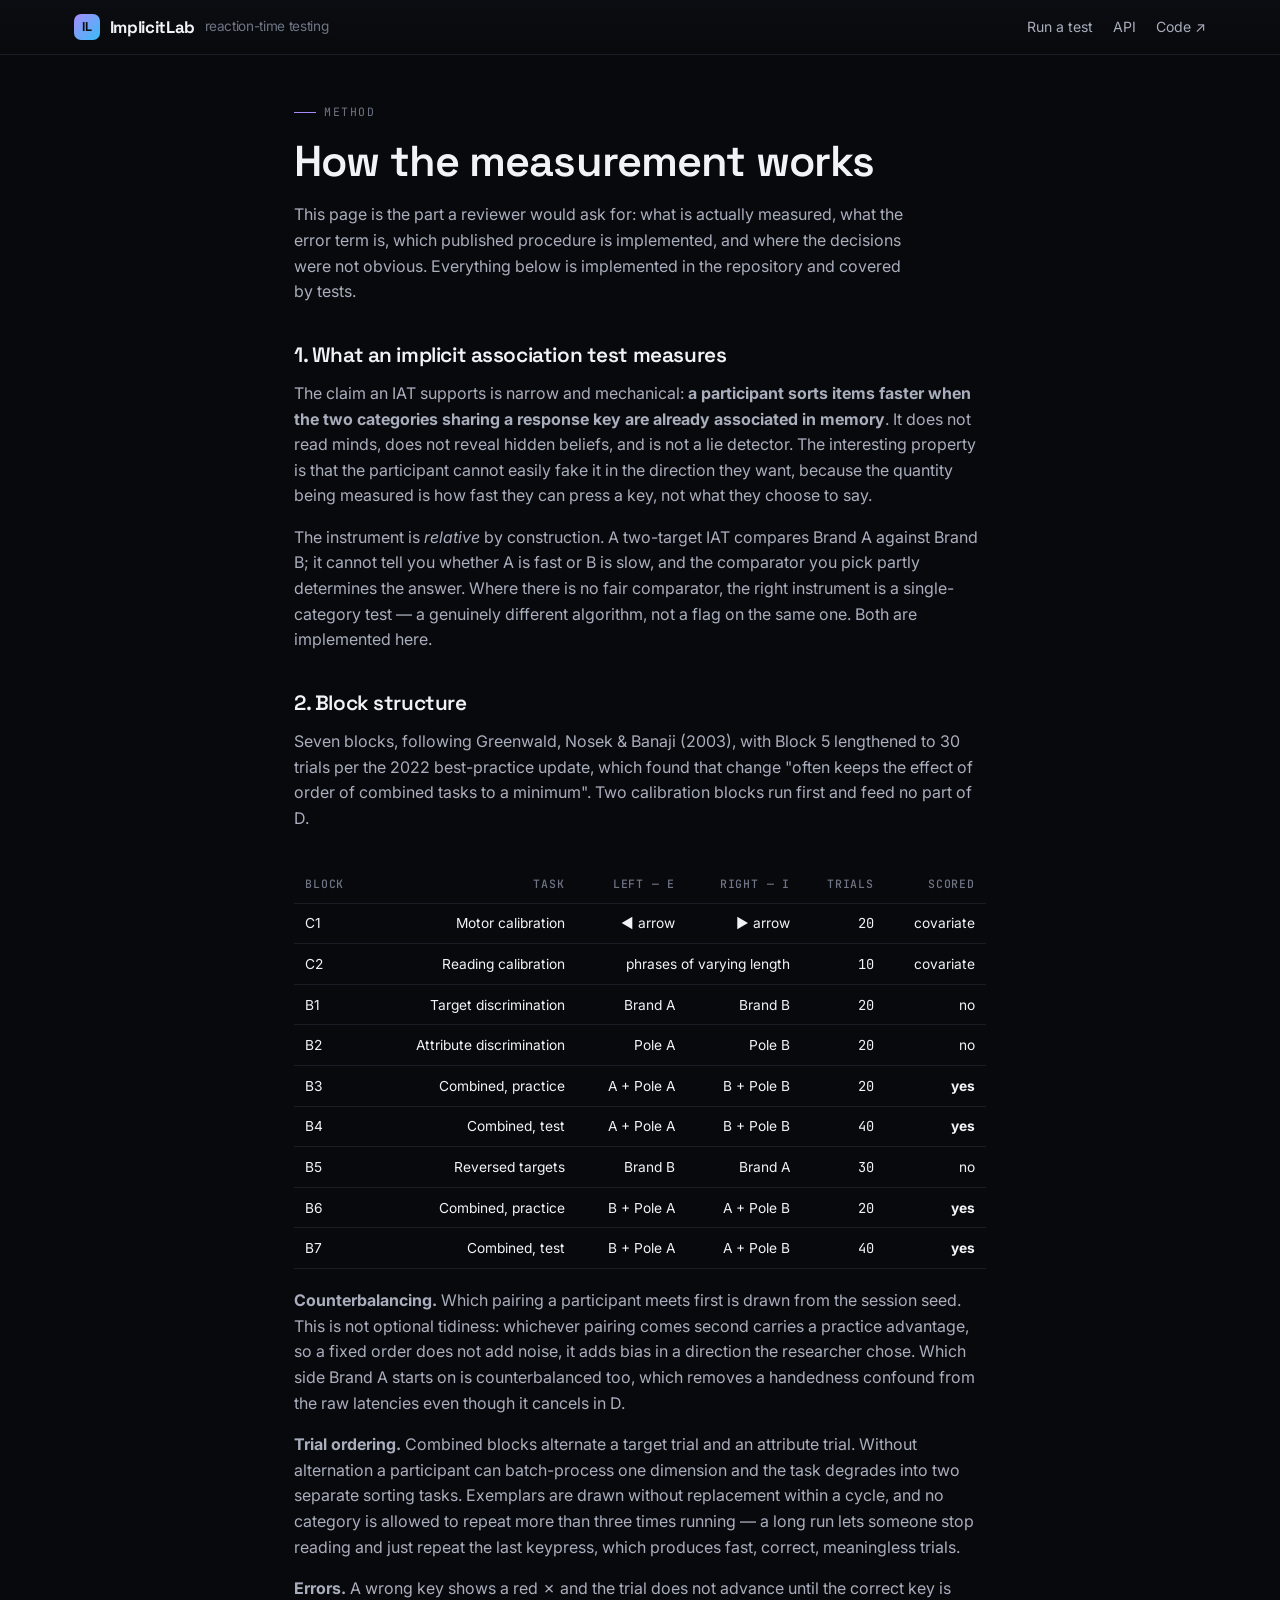
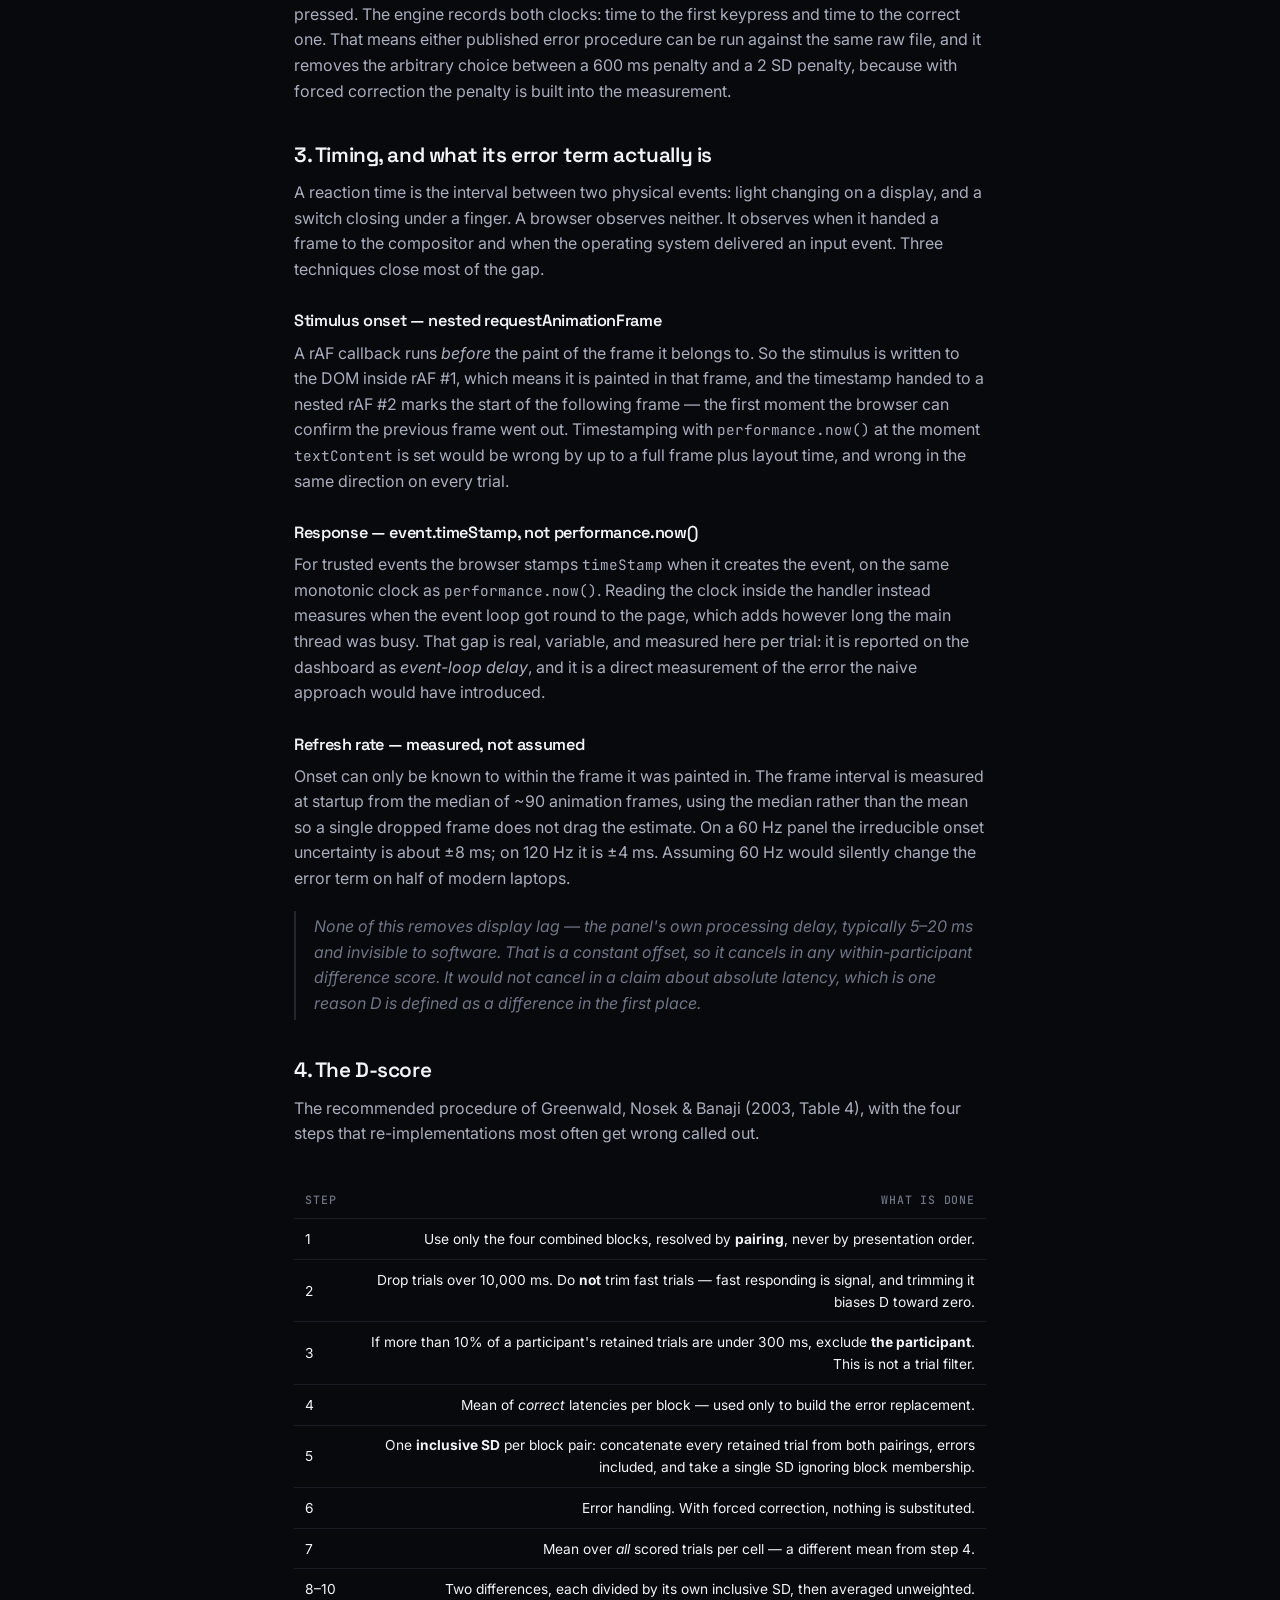
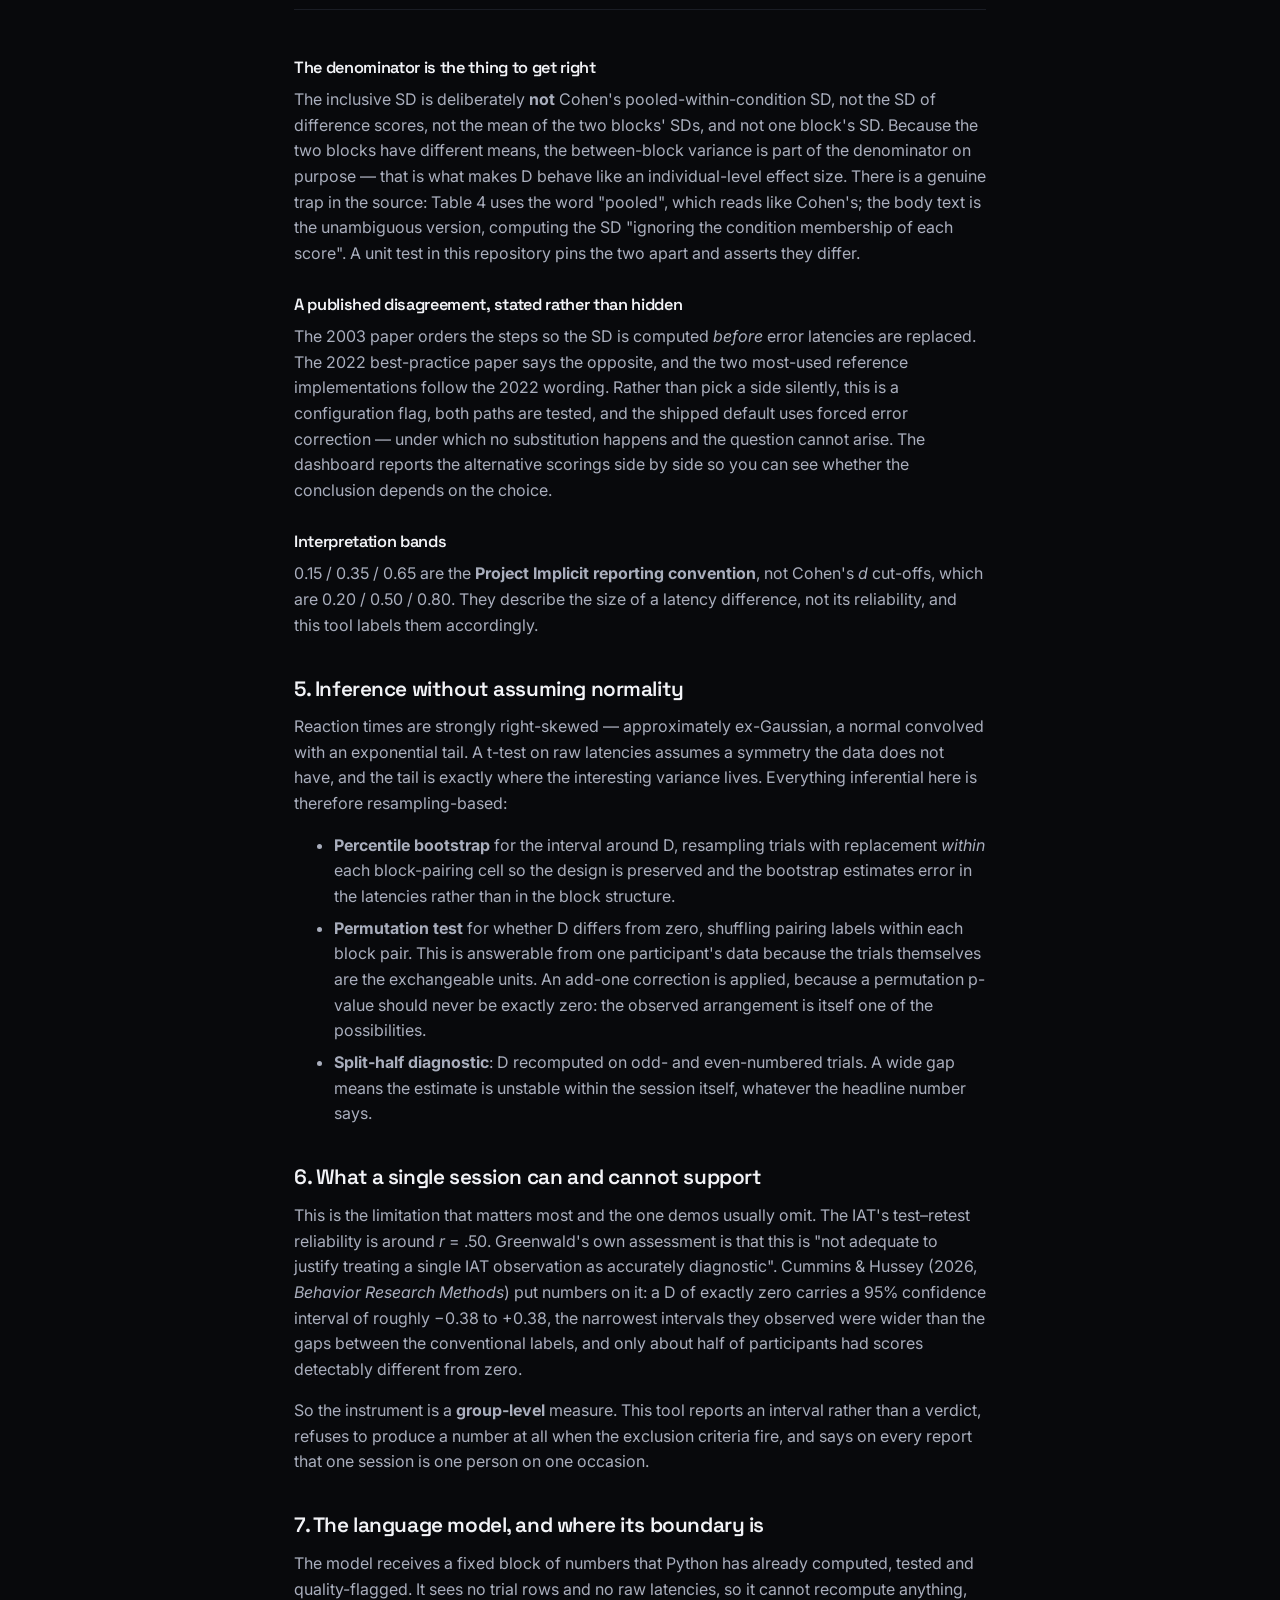
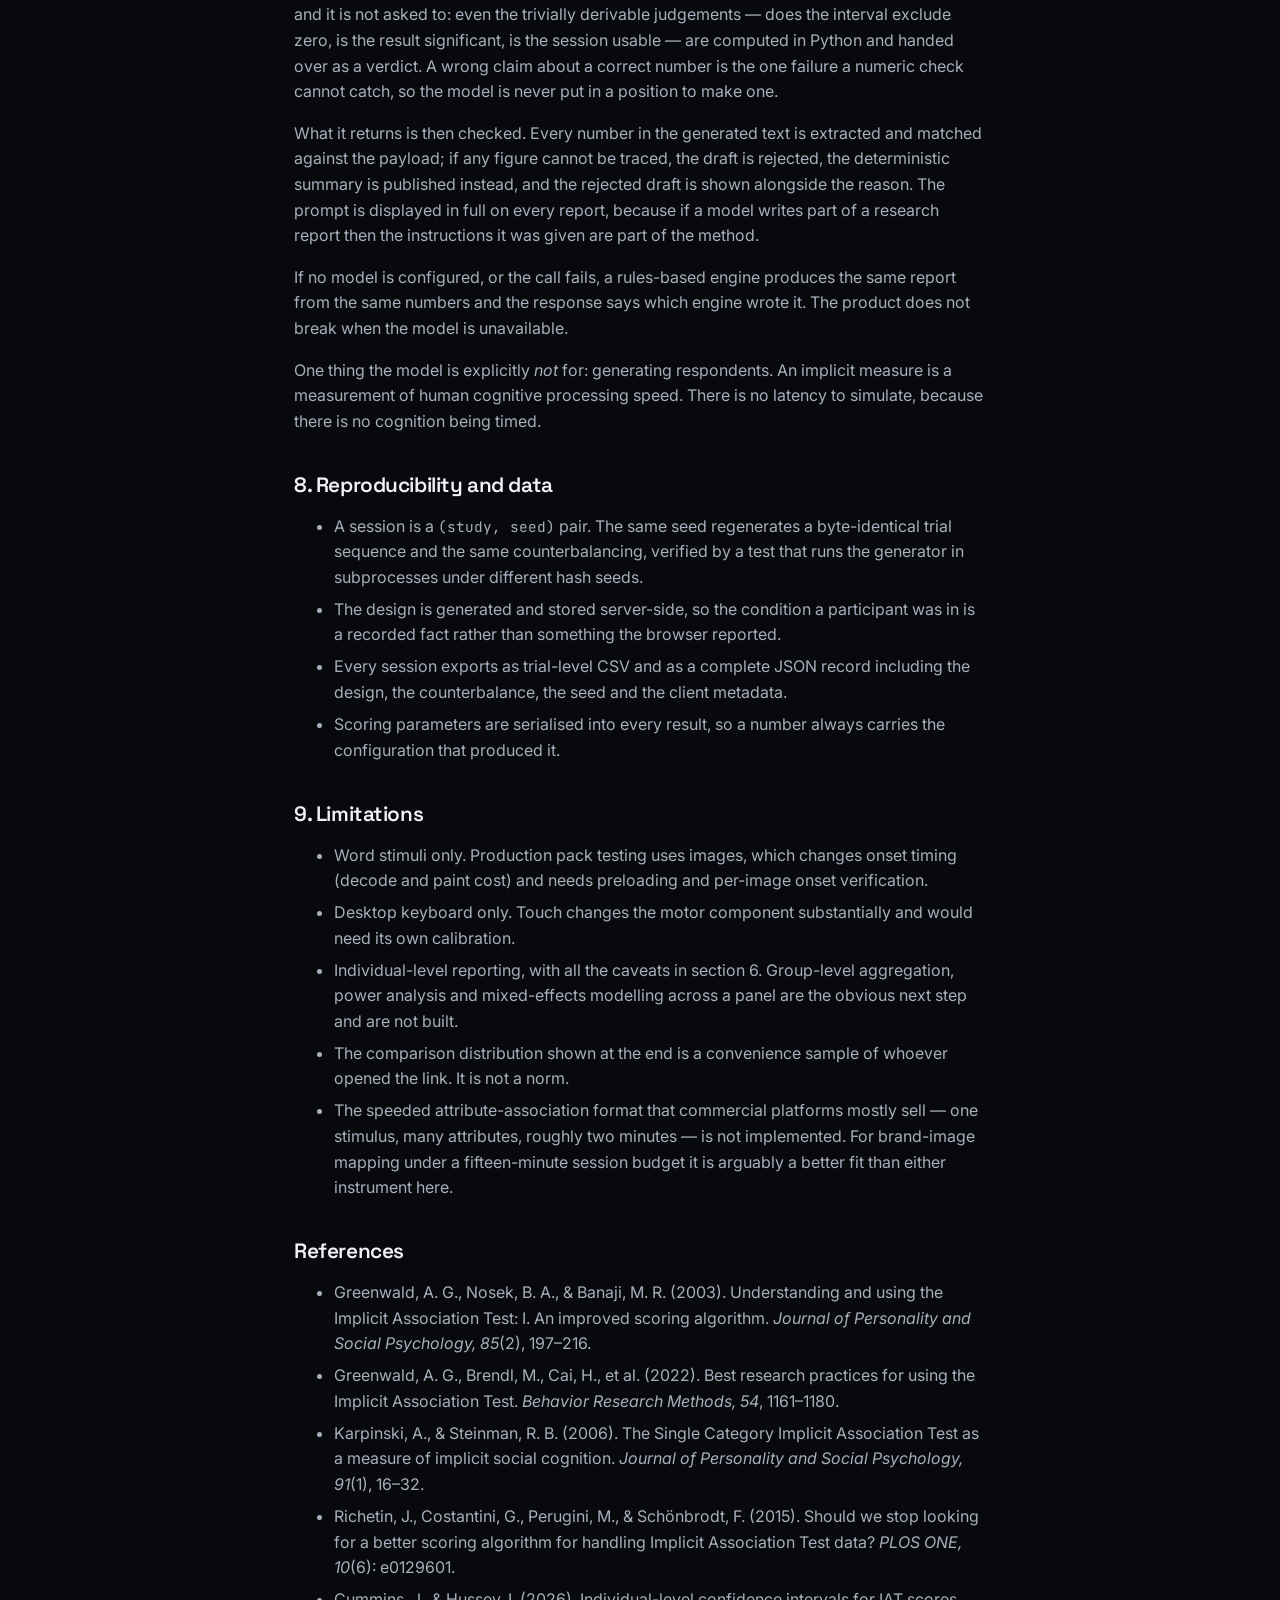
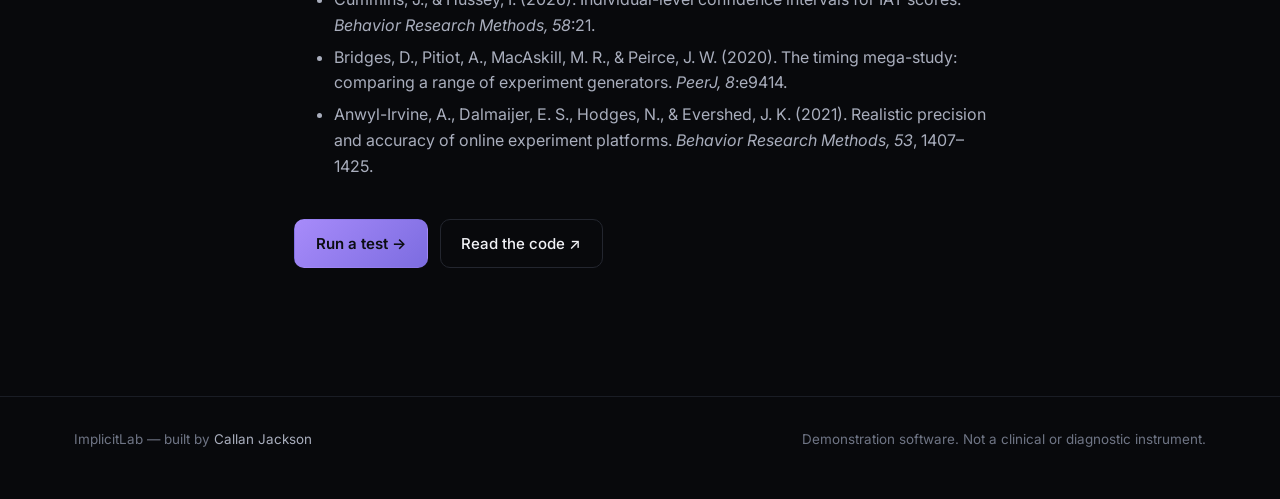
==== static/method.html @ d48fb610 "Front end: trial engine, timing layer and dashboard Stimulus onset is timestamped from a nested requ" ====
<!DOCTYPE html>
<html lang="en-GB">
<head>
<meta charset="utf-8" />
<meta name="viewport" content="width=device-width, initial-scale=1" />
<title>Method — ImplicitLab</title>
<meta name="description" content="How ImplicitLab measures response latency in a browser, computes the Greenwald (2003) D-score, applies data-quality exclusions, and keeps the language model downstream of the statistics." />
<link rel="icon" href="/static/assets/favicon.svg" type="image/svg+xml" />
<link rel="preconnect" href="https://fonts.googleapis.com" />
<link rel="preconnect" href="https://fonts.gstatic.com" crossorigin />
<link href="https://fonts.googleapis.com/css2?family=Space+Grotesk:wght@500;600;700&family=Inter:wght@400;500;600&family=JetBrains+Mono:wght@400;500&display=swap" rel="stylesheet" />
<link rel="stylesheet" href="/static/css/app.css" />
</head>
<body>

<header class="masthead">
  <div class="masthead__inner">
    <a class="brand" href="/">
      <span class="brand__mark">IL</span>
      ImplicitLab
      <span class="brand__sub">reaction-time testing</span>
    </a>
    <div class="masthead__spacer"></div>
    <nav class="masthead__links">
      <a href="/">Run a test</a>
      <a href="/api/docs">API</a>
      <a href="https://github.com/callan-jackson/implicitlab" target="_blank" rel="noopener">Code ↗</a>
    </nav>
  </div>
</header>

<main class="stage">
<div class="wrap prose">

  <span class="eyebrow">Method</span>
  <h1 class="title">How the measurement works</h1>
  <p class="lede">
    This page is the part a reviewer would ask for: what is actually measured, what
    the error term is, which published procedure is implemented, and where the
    decisions were not obvious. Everything below is implemented in the repository
    and covered by tests.
  </p>

  <h2>1. What an implicit association test measures</h2>
  <p>
    The claim an IAT supports is narrow and mechanical: <strong>a participant sorts
    items faster when the two categories sharing a response key are already
    associated in memory</strong>. It does not read minds, does not reveal hidden
    beliefs, and is not a lie detector. The interesting property is that the
    participant cannot easily fake it in the direction they want, because the
    quantity being measured is how fast they can press a key, not what they choose
    to say.
  </p>
  <p>
    The instrument is <em>relative</em> by construction. A two-target IAT compares
    Brand A against Brand B; it cannot tell you whether A is fast or B is slow, and
    the comparator you pick partly determines the answer. Where there is no fair
    comparator, the right instrument is a single-category test — a genuinely
    different algorithm, not a flag on the same one. Both are implemented here.
  </p>

  <h2>2. Block structure</h2>
  <p>
    Seven blocks, following Greenwald, Nosek &amp; Banaji (2003), with Block 5
    lengthened to 30 trials per the 2022 best-practice update, which found that
    change "often keeps the effect of order of combined tasks to a minimum". Two
    calibration blocks run first and feed no part of D.
  </p>

  <div class="scroll-x">
  <table class="data">
    <thead><tr><th>Block</th><th>Task</th><th>Left — E</th><th>Right — I</th><th>Trials</th><th>Scored</th></tr></thead>
    <tbody>
      <tr><td>C1</td><td>Motor calibration</td><td>◀ arrow</td><td>▶ arrow</td><td class="num">20</td><td>covariate</td></tr>
      <tr><td>C2</td><td>Reading calibration</td><td colspan="2">phrases of varying length</td><td class="num">10</td><td>covariate</td></tr>
      <tr><td>B1</td><td>Target discrimination</td><td>Brand A</td><td>Brand B</td><td class="num">20</td><td>no</td></tr>
      <tr><td>B2</td><td>Attribute discrimination</td><td>Pole A</td><td>Pole B</td><td class="num">20</td><td>no</td></tr>
      <tr><td>B3</td><td>Combined, practice</td><td>A + Pole A</td><td>B + Pole B</td><td class="num">20</td><td><strong>yes</strong></td></tr>
      <tr><td>B4</td><td>Combined, test</td><td>A + Pole A</td><td>B + Pole B</td><td class="num">40</td><td><strong>yes</strong></td></tr>
      <tr><td>B5</td><td>Reversed targets</td><td>Brand B</td><td>Brand A</td><td class="num">30</td><td>no</td></tr>
      <tr><td>B6</td><td>Combined, practice</td><td>B + Pole A</td><td>A + Pole B</td><td class="num">20</td><td><strong>yes</strong></td></tr>
      <tr><td>B7</td><td>Combined, test</td><td>B + Pole A</td><td>A + Pole B</td><td class="num">40</td><td><strong>yes</strong></td></tr>
    </tbody>
  </table>
  </div>

  <p>
    <strong>Counterbalancing.</strong> Which pairing a participant meets first is
    drawn from the session seed. This is not optional tidiness: whichever pairing
    comes second carries a practice advantage, so a fixed order does not add noise,
    it adds bias in a direction the researcher chose. Which side Brand A starts on
    is counterbalanced too, which removes a handedness confound from the raw
    latencies even though it cancels in D.
  </p>
  <p>
    <strong>Trial ordering.</strong> Combined blocks alternate a target trial and an
    attribute trial. Without alternation a participant can batch-process one
    dimension and the task degrades into two separate sorting tasks. Exemplars are
    drawn without replacement within a cycle, and no category is allowed to repeat
    more than three times running — a long run lets someone stop reading and just
    repeat the last keypress, which produces fast, correct, meaningless trials.
  </p>
  <p>
    <strong>Errors.</strong> A wrong key shows a red ✗ and the trial does not advance
    until the correct key is pressed. The engine records both clocks: time to the
    first keypress and time to the correct one. That means either published error
    procedure can be run against the same raw file, and it removes the arbitrary
    choice between a 600 ms penalty and a 2 SD penalty, because with forced
    correction the penalty is built into the measurement.
  </p>

  <h2>3. Timing, and what its error term actually is</h2>
  <p>
    A reaction time is the interval between two physical events: light changing on a
    display, and a switch closing under a finger. A browser observes neither. It
    observes when it handed a frame to the compositor and when the operating system
    delivered an input event. Three techniques close most of the gap.
  </p>

  <h3>Stimulus onset — nested requestAnimationFrame</h3>
  <p>
    A rAF callback runs <em>before</em> the paint of the frame it belongs to. So the
    stimulus is written to the DOM inside rAF #1, which means it is painted in that
    frame, and the timestamp handed to a nested rAF #2 marks the start of the
    following frame — the first moment the browser can confirm the previous frame
    went out. Timestamping with <code>performance.now()</code> at the moment
    <code>textContent</code> is set would be wrong by up to a full frame plus layout
    time, and wrong in the same direction on every trial.
  </p>

  <h3>Response — event.timeStamp, not performance.now()</h3>
  <p>
    For trusted events the browser stamps <code>timeStamp</code> when it creates the
    event, on the same monotonic clock as <code>performance.now()</code>. Reading the
    clock inside the handler instead measures when the event loop got round to the
    page, which adds however long the main thread was busy. That gap is real,
    variable, and measured here per trial: it is reported on the dashboard as
    <em>event-loop delay</em>, and it is a direct measurement of the error the naive
    approach would have introduced.
  </p>

  <h3>Refresh rate — measured, not assumed</h3>
  <p>
    Onset can only be known to within the frame it was painted in. The frame interval
    is measured at startup from the median of ~90 animation frames, using the median
    rather than the mean so a single dropped frame does not drag the estimate. On a
    60 Hz panel the irreducible onset uncertainty is about ±8 ms; on 120 Hz it is
    ±4 ms. Assuming 60 Hz would silently change the error term on half of modern
    laptops.
  </p>

  <blockquote>
    None of this removes display lag — the panel's own processing delay, typically
    5–20 ms and invisible to software. That is a constant offset, so it cancels in
    any within-participant difference score. It would not cancel in a claim about
    absolute latency, which is one reason D is defined as a difference in the first
    place.
  </blockquote>

  <h2>4. The D-score</h2>
  <p>
    The recommended procedure of Greenwald, Nosek &amp; Banaji (2003, Table 4), with
    the four steps that re-implementations most often get wrong called out.
  </p>

  <div class="scroll-x">
  <table class="data">
    <thead><tr><th>Step</th><th>What is done</th></tr></thead>
    <tbody>
      <tr><td>1</td><td>Use only the four combined blocks, resolved by <strong>pairing</strong>, never by presentation order.</td></tr>
      <tr><td>2</td><td>Drop trials over 10,000 ms. Do <strong>not</strong> trim fast trials — fast responding is signal, and trimming it biases D toward zero.</td></tr>
      <tr><td>3</td><td>If more than 10% of a participant's retained trials are under 300 ms, exclude <strong>the participant</strong>. This is not a trial filter.</td></tr>
      <tr><td>4</td><td>Mean of <em>correct</em> latencies per block — used only to build the error replacement.</td></tr>
      <tr><td>5</td><td>One <strong>inclusive SD</strong> per block pair: concatenate every retained trial from both pairings, errors included, and take a single SD ignoring block membership.</td></tr>
      <tr><td>6</td><td>Error handling. With forced correction, nothing is substituted.</td></tr>
      <tr><td>7</td><td>Mean over <em>all</em> scored trials per cell — a different mean from step 4.</td></tr>
      <tr><td>8–10</td><td>Two differences, each divided by its own inclusive SD, then averaged unweighted.</td></tr>
    </tbody>
  </table>
  </div>

  <h3>The denominator is the thing to get right</h3>
  <p>
    The inclusive SD is deliberately <strong>not</strong> Cohen's pooled-within-condition
    SD, not the SD of difference scores, not the mean of the two blocks' SDs, and not
    one block's SD. Because the two blocks have different means, the between-block
    variance is part of the denominator on purpose — that is what makes D behave like
    an individual-level effect size. There is a genuine trap in the source: Table 4
    uses the word "pooled", which reads like Cohen's; the body text is the
    unambiguous version, computing the SD "ignoring the condition membership of each
    score". A unit test in this repository pins the two apart and asserts they differ.
  </p>

  <h3>A published disagreement, stated rather than hidden</h3>
  <p>
    The 2003 paper orders the steps so the SD is computed <em>before</em> error
    latencies are replaced. The 2022 best-practice paper says the opposite, and the
    two most-used reference implementations follow the 2022 wording. Rather than pick
    a side silently, this is a configuration flag, both paths are tested, and the
    shipped default uses forced error correction — under which no substitution
    happens and the question cannot arise. The dashboard reports the alternative
    scorings side by side so you can see whether the conclusion depends on the choice.
  </p>

  <h3>Interpretation bands</h3>
  <p>
    0.15 / 0.35 / 0.65 are the <strong>Project Implicit reporting convention</strong>,
    not Cohen's <em>d</em> cut-offs, which are 0.20 / 0.50 / 0.80. They describe the
    size of a latency difference, not its reliability, and this tool labels them
    accordingly.
  </p>

  <h2>5. Inference without assuming normality</h2>
  <p>
    Reaction times are strongly right-skewed — approximately ex-Gaussian, a normal
    convolved with an exponential tail. A t-test on raw latencies assumes a symmetry
    the data does not have, and the tail is exactly where the interesting variance
    lives. Everything inferential here is therefore resampling-based:
  </p>
  <ul>
    <li>
      <strong>Percentile bootstrap</strong> for the interval around D, resampling
      trials with replacement <em>within</em> each block-pairing cell so the design
      is preserved and the bootstrap estimates error in the latencies rather than in
      the block structure.
    </li>
    <li>
      <strong>Permutation test</strong> for whether D differs from zero, shuffling
      pairing labels within each block pair. This is answerable from one
      participant's data because the trials themselves are the exchangeable units.
      An add-one correction is applied, because a permutation p-value should never
      be exactly zero: the observed arrangement is itself one of the possibilities.
    </li>
    <li>
      <strong>Split-half diagnostic</strong>: D recomputed on odd- and even-numbered
      trials. A wide gap means the estimate is unstable within the session itself,
      whatever the headline number says.
    </li>
  </ul>

  <h2>6. What a single session can and cannot support</h2>
  <p>
    This is the limitation that matters most and the one demos usually omit. The
    IAT's test–retest reliability is around <em>r</em> = .50. Greenwald's own
    assessment is that this is "not adequate to justify treating a single IAT
    observation as accurately diagnostic". Cummins &amp; Hussey (2026, <em>Behavior
    Research Methods</em>) put numbers on it: a D of exactly zero carries a 95%
    confidence interval of roughly −0.38 to +0.38, the narrowest intervals they
    observed were wider than the gaps between the conventional labels, and only about
    half of participants had scores detectably different from zero.
  </p>
  <p>
    So the instrument is a <strong>group-level</strong> measure. This tool reports an
    interval rather than a verdict, refuses to produce a number at all when the
    exclusion criteria fire, and says on every report that one session is one person
    on one occasion.
  </p>

  <h2>7. The language model, and where its boundary is</h2>
  <p>
    The model receives a fixed block of numbers that Python has already computed,
    tested and quality-flagged. It sees no trial rows and no raw latencies, so it
    cannot recompute anything, and it is not asked to: even the trivially derivable
    judgements — does the interval exclude zero, is the result significant, is the
    session usable — are computed in Python and handed over as a verdict. A wrong
    claim about a correct number is the one failure a numeric check cannot catch,
    so the model is never put in a position to make one.
  </p>
  <p>
    What it returns is then checked. Every number in the generated text is extracted
    and matched against the payload; if any figure cannot be traced, the draft is
    rejected, the deterministic summary is published instead, and the rejected draft
    is shown alongside the reason. The prompt is displayed in full on every report,
    because if a model writes part of a research report then the instructions it was
    given are part of the method.
  </p>
  <p>
    If no model is configured, or the call fails, a rules-based engine produces the
    same report from the same numbers and the response says which engine wrote it.
    The product does not break when the model is unavailable.
  </p>
  <p>
    One thing the model is explicitly <em>not</em> for: generating respondents. An
    implicit measure is a measurement of human cognitive processing speed. There is
    no latency to simulate, because there is no cognition being timed.
  </p>

  <h2>8. Reproducibility and data</h2>
  <ul>
    <li>A session is a <code>(study, seed)</code> pair. The same seed regenerates a
      byte-identical trial sequence and the same counterbalancing, verified by a test
      that runs the generator in subprocesses under different hash seeds.</li>
    <li>The design is generated and stored server-side, so the condition a
      participant was in is a recorded fact rather than something the browser
      reported.</li>
    <li>Every session exports as trial-level CSV and as a complete JSON record
      including the design, the counterbalance, the seed and the client metadata.</li>
    <li>Scoring parameters are serialised into every result, so a number always
      carries the configuration that produced it.</li>
  </ul>

  <h2>9. Limitations</h2>
  <ul>
    <li>Word stimuli only. Production pack testing uses images, which changes onset
      timing (decode and paint cost) and needs preloading and per-image onset
      verification.</li>
    <li>Desktop keyboard only. Touch changes the motor component substantially and
      would need its own calibration.</li>
    <li>Individual-level reporting, with all the caveats in section 6. Group-level
      aggregation, power analysis and mixed-effects modelling across a panel are the
      obvious next step and are not built.</li>
    <li>The comparison distribution shown at the end is a convenience sample of
      whoever opened the link. It is not a norm.</li>
    <li>The speeded attribute-association format that commercial platforms mostly
      sell — one stimulus, many attributes, roughly two minutes — is not implemented.
      For brand-image mapping under a fifteen-minute session budget it is arguably a
      better fit than either instrument here.</li>
  </ul>

  <h2>References</h2>
  <ul>
    <li>Greenwald, A. G., Nosek, B. A., &amp; Banaji, M. R. (2003). Understanding and
      using the Implicit Association Test: I. An improved scoring algorithm.
      <em>Journal of Personality and Social Psychology, 85</em>(2), 197–216.</li>
    <li>Greenwald, A. G., Brendl, M., Cai, H., et al. (2022). Best research practices
      for using the Implicit Association Test. <em>Behavior Research Methods, 54</em>,
      1161–1180.</li>
    <li>Karpinski, A., &amp; Steinman, R. B. (2006). The Single Category Implicit
      Association Test as a measure of implicit social cognition.
      <em>Journal of Personality and Social Psychology, 91</em>(1), 16–32.</li>
    <li>Richetin, J., Costantini, G., Perugini, M., &amp; Schönbrodt, F. (2015).
      Should we stop looking for a better scoring algorithm for handling Implicit
      Association Test data? <em>PLOS ONE, 10</em>(6): e0129601.</li>
    <li>Cummins, J., &amp; Hussey, I. (2026). Individual-level confidence intervals
      for IAT scores. <em>Behavior Research Methods, 58</em>:21.</li>
    <li>Bridges, D., Pitiot, A., MacAskill, M. R., &amp; Peirce, J. W. (2020). The
      timing mega-study: comparing a range of experiment generators.
      <em>PeerJ, 8</em>:e9414.</li>
    <li>Anwyl-Irvine, A., Dalmaijer, E. S., Hodges, N., &amp; Evershed, J. K. (2021).
      Realistic precision and accuracy of online experiment platforms.
      <em>Behavior Research Methods, 53</em>, 1407–1425.</li>
  </ul>

  <div class="btn-row" style="margin-top:2.5rem">
    <a class="btn btn--primary" href="/">Run a test →</a>
    <a class="btn btn--ghost" href="https://github.com/callan-jackson/implicitlab" target="_blank" rel="noopener">Read the code ↗</a>
  </div>

</div>
</main>

<footer class="footer">
  <div class="wrap footer__row">
    <span>ImplicitLab — built by <a href="https://callan-jackson.github.io/" target="_blank" rel="noopener">Callan Jackson</a></span>
    <span>Demonstration software. Not a clinical or diagnostic instrument.</span>
  </div>
</footer>

</body>
</html>
---- static/css/app.css ----
/* ImplicitLab — visual system
   ---------------------------------------------------------------------------
   Dark by default. That is not a style choice: a reaction-time task shows a
   stimulus against a background for a few hundred milliseconds, and a bright
   white field leaves an afterimage that carries into the next trial. Every
   published IAT implementation runs light-on-dark or grey-on-black for the same
   reason. The dashboard inherits it for continuity.

   Contrast is kept high (>= 7:1 for body text) and no information is carried by
   colour alone — every coloured state also has a label or an icon.
*/

:root {
  --bg: #08090c;
  --bg-raised: #101218;
  --bg-card: #14161e;
  --bg-inset: #0c0e13;
  --line: #23262f;
  --line-soft: #1a1d25;

  --ink: #f2f3f7;
  --ink-mid: #a9aebd;
  --ink-dim: #6f7585;

  --accent: #a78bfa;
  --accent-2: #38bdf8;
  --good: #4ade80;
  --warn: #fbbf24;
  --bad: #f87171;

  --con: #a78bfa;   /* congruent pairing */
  --inc: #fb923c;   /* incongruent pairing */

  --radius: 14px;
  --radius-sm: 9px;
  --mono: 'JetBrains Mono', ui-monospace, SFMono-Regular, Menlo, monospace;
  --sans: 'Inter', system-ui, -apple-system, 'Segoe UI', sans-serif;
  --display: 'Space Grotesk', var(--sans);
  --maxw: 1180px;
}

* { box-sizing: border-box; }

html, body {
  margin: 0;
  padding: 0;
  background: var(--bg);
  color: var(--ink);
  font-family: var(--sans);
  font-size: 16px;
  line-height: 1.6;
  -webkit-font-smoothing: antialiased;
}

body { min-height: 100vh; }

h1, h2, h3, h4 { font-family: var(--display); font-weight: 600; line-height: 1.2; margin: 0; letter-spacing: -0.02em; }
p { margin: 0 0 1rem; }
a { color: var(--accent); text-decoration: none; }
a:hover { text-decoration: underline; }
code, kbd, .mono { font-family: var(--mono); font-size: 0.9em; }

kbd {
  display: inline-flex; align-items: center; justify-content: center;
  min-width: 1.9em; padding: 0.15em 0.45em;
  background: var(--bg-raised); border: 1px solid var(--line);
  border-bottom-width: 2px; border-radius: 6px;
  font-family: var(--mono); font-size: 0.85em; color: var(--ink);
}

.wrap { max-width: var(--maxw); margin: 0 auto; padding: 0 1.5rem; }
.hidden, [hidden] { display: none !important; }

/* ---------------------------------------------------------------- header */

.masthead {
  border-bottom: 1px solid var(--line-soft);
  background: linear-gradient(180deg, #0b0d12 0%, var(--bg) 100%);
  position: sticky; top: 0; z-index: 40;
  backdrop-filter: blur(8px);
}
.masthead__inner {
  max-width: var(--maxw); margin: 0 auto; padding: 0.85rem 1.5rem;
  display: flex; align-items: center; gap: 1rem; flex-wrap: wrap;
}
.brand { display: flex; align-items: center; gap: 0.6rem; font-family: var(--display); font-weight: 700; font-size: 1.05rem; letter-spacing: -0.02em; color: var(--ink); }
.brand:hover { text-decoration: none; }
.brand__mark {
  width: 26px; height: 26px; border-radius: 7px; flex: none;
  background: linear-gradient(135deg, var(--accent), var(--accent-2));
  display: grid; place-items: center; color: #0b0d12; font-size: 0.8rem; font-weight: 700;
}
.brand__sub { color: var(--ink-dim); font-weight: 400; font-size: 0.85rem; font-family: var(--sans); }
.masthead__spacer { flex: 1; }
.masthead__links { display: flex; gap: 1.25rem; font-size: 0.88rem; }
.masthead__links a { color: var(--ink-mid); }
.masthead__links a:hover { color: var(--ink); }

/* ---------------------------------------------------------------- layout */

.stage { padding: 2.5rem 0 4rem; }
.lede { max-width: 62ch; }
.lede p { color: var(--ink-mid); }

.eyebrow {
  display: inline-flex; align-items: center; gap: 0.5rem;
  font-family: var(--mono); font-size: 0.72rem; letter-spacing: 0.14em;
  text-transform: uppercase; color: var(--ink-dim); margin-bottom: 0.9rem;
}
.eyebrow::before { content: ''; width: 22px; height: 1px; background: var(--accent); }

h1.title { font-size: clamp(1.9rem, 4vw, 2.7rem); margin-bottom: 0.9rem; }
h2.title { font-size: clamp(1.35rem, 2.6vw, 1.75rem); margin-bottom: 0.6rem; }

.grid { display: grid; gap: 1rem; }
.grid--2 { grid-template-columns: repeat(auto-fit, minmax(300px, 1fr)); }
.grid--3 { grid-template-columns: repeat(auto-fit, minmax(240px, 1fr)); }
.grid--4 { grid-template-columns: repeat(auto-fit, minmax(190px, 1fr)); }

.card {
  background: var(--bg-card); border: 1px solid var(--line);
  border-radius: var(--radius); padding: 1.35rem;
}
.card--flush { padding: 0; overflow: hidden; }
.card__head {
  display: flex; align-items: baseline; gap: 0.75rem; flex-wrap: wrap;
  margin-bottom: 0.9rem;
}
.card__head h3 { font-size: 1.02rem; }
.card__note { color: var(--ink-dim); font-size: 0.83rem; margin: 0.7rem 0 0; line-height: 1.55; }

/* ---------------------------------------------------------------- buttons */

.btn {
  display: inline-flex; align-items: center; justify-content: center; gap: 0.5rem;
  padding: 0.72rem 1.3rem; border-radius: 10px; border: 1px solid var(--line);
  background: var(--bg-raised); color: var(--ink);
  font-family: var(--sans); font-size: 0.94rem; font-weight: 500;
  cursor: pointer; transition: background .15s, border-color .15s, transform .1s;
}
.btn:hover { background: #191c25; border-color: #313543; }
.btn:active { transform: translateY(1px); }
.btn:disabled { opacity: 0.45; cursor: not-allowed; }
.btn--primary {
  background: linear-gradient(135deg, var(--accent), #7c6ce0);
  border-color: transparent; color: #0b0d12; font-weight: 600;
}
.btn--primary:hover { filter: brightness(1.08); background: linear-gradient(135deg, var(--accent), #7c6ce0); }
.btn--ghost { background: transparent; }
.btn--sm { padding: 0.45rem 0.85rem; font-size: 0.84rem; }
.btn-row { display: flex; gap: 0.75rem; flex-wrap: wrap; align-items: center; }

/* ---------------------------------------------------------------- forms */

.field { margin-bottom: 1.15rem; }
.field > label {
  display: block; font-size: 0.82rem; font-weight: 600; color: var(--ink-mid);
  margin-bottom: 0.45rem; letter-spacing: 0.01em;
}
.field__hint { font-size: 0.79rem; color: var(--ink-dim); margin-top: 0.4rem; line-height: 1.5; }

select, input[type=text], input[type=number] {
  width: 100%; padding: 0.65rem 0.8rem; border-radius: var(--radius-sm);
  background: var(--bg-inset); border: 1px solid var(--line); color: var(--ink);
  font-family: var(--sans); font-size: 0.92rem;
}
select:focus, input:focus { outline: 2px solid var(--accent); outline-offset: 1px; }

.choices { display: grid; gap: 0.6rem; }
.choice {
  display: flex; gap: 0.8rem; align-items: flex-start; padding: 0.85rem 1rem;
  border: 1px solid var(--line); border-radius: var(--radius-sm);
  background: var(--bg-inset); cursor: pointer; transition: border-color .15s, background .15s;
}
.choice:hover { border-color: #3a3f4f; }
.choice input { margin: 0.25rem 0 0; accent-color: var(--accent); flex: none; }
.choice--on { border-color: var(--accent); background: #16131f; }
.choice__body strong { display: block; font-size: 0.94rem; font-weight: 600; }
.choice__body span { display: block; font-size: 0.82rem; color: var(--ink-dim); line-height: 1.5; margin-top: 0.2rem; }

.switch { display: flex; align-items: center; gap: 0.6rem; font-size: 0.88rem; color: var(--ink-mid); cursor: pointer; }
.switch input { accent-color: var(--accent); }

/* ---------------------------------------------------------------- tags */

.tag {
  display: inline-flex; align-items: center; gap: 0.35rem;
  padding: 0.2rem 0.6rem; border-radius: 999px;
  font-family: var(--mono); font-size: 0.7rem; letter-spacing: 0.06em;
  text-transform: uppercase; border: 1px solid var(--line);
  background: var(--bg-inset); color: var(--ink-mid);
}
.tag--good { color: var(--good); border-color: #1d4030; background: #0d1a14; }
.tag--warn { color: var(--warn); border-color: #453516; background: #1a150a; }
.tag--bad  { color: var(--bad);  border-color: #4a2323; background: #1c0f0f; }
.tag--accent { color: var(--accent); border-color: #332a52; background: #14111f; }
.tag--test { color: var(--accent-2); border-color: #1d3a4a; background: #0a161c; }
.tag--practice { color: var(--ink-mid); }

/* ---------------------------------------------------------------- task */

.task {
  position: fixed; inset: 0; background: var(--bg); z-index: 100;
  display: flex; flex-direction: column;
}
.task__bar {
  height: 3px; background: var(--line-soft); flex: none;
}
.task__fill { height: 100%; width: 0; background: linear-gradient(90deg, var(--accent), var(--accent-2)); transition: width .2s; }
.task__cues {
  display: flex; justify-content: space-between; align-items: flex-start;
  padding: 1.6rem 2.2rem 0; gap: 2rem; flex: none;
}
.cue {
  display: flex; flex-direction: column; gap: 0.5rem; max-width: 40%;
  font-family: var(--display); font-size: clamp(0.95rem, 2vw, 1.35rem); font-weight: 600;
}
.cue--right { text-align: right; align-items: flex-end; }
.cue__key {
  display: inline-grid; place-items: center; width: 2.1rem; height: 2.1rem;
  border: 1.5px solid var(--line); border-radius: 8px;
  font-family: var(--mono); font-size: 0.95rem; color: var(--ink-mid); background: var(--bg-raised);
}
.cue__cat { color: var(--cue, var(--ink)); display: block; }
.cue__or { display: block; font-size: 0.7rem; letter-spacing: 0.16em; text-transform: uppercase; color: var(--ink-dim); font-family: var(--mono); font-weight: 400; margin: 0.1rem 0; }

.task__field {
  flex: 1; display: grid; place-items: center; position: relative; padding: 1rem;
}
.stimulus {
  font-family: var(--display); font-size: clamp(2rem, 6vw, 3.6rem); font-weight: 600;
  text-align: center; letter-spacing: -0.02em; line-height: 1.15; max-width: 20ch;
  user-select: none;
}
.stimulus--count { color: var(--ink-dim); font-size: clamp(2.4rem, 8vw, 4.5rem); }
.feedback {
  position: absolute; bottom: 22%; left: 50%; transform: translateX(-50%);
  font-size: 2.4rem; font-weight: 700; color: var(--bad); user-select: none;
  font-family: var(--display);
}
.feedback--slow { font-size: 1.1rem; color: var(--warn); letter-spacing: 0.02em; }
.task__foot {
  flex: none; padding: 1rem 2.2rem 1.5rem; display: flex; justify-content: space-between;
  color: var(--ink-dim); font-size: 0.78rem; font-family: var(--mono); gap: 1rem;
}

.overlay {
  position: fixed; inset: 0; background: rgba(8, 9, 12, 0.94);
  display: grid; place-items: center; z-index: 110; padding: 1.5rem;
  backdrop-filter: blur(3px);
}
.overlay__card {
  background: var(--bg-card); border: 1px solid var(--line); border-radius: var(--radius);
  padding: 2rem; max-width: 560px; width: 100%; text-align: center;
}
.overlay__head { display: flex; justify-content: center; gap: 0.75rem; align-items: center; margin-bottom: 1rem; flex-wrap: wrap; }
.overlay__block { font-family: var(--mono); font-size: 0.75rem; letter-spacing: 0.1em; text-transform: uppercase; color: var(--ink-dim); }
.overlay__text { font-size: 1.02rem; color: var(--ink); margin-bottom: 1.4rem; }
.overlay__map { display: flex; justify-content: space-between; gap: 1.5rem; margin-bottom: 1.4rem; text-align: left; }
.overlay__side { display: flex; gap: 0.7rem; align-items: flex-start; font-family: var(--display); font-weight: 600; font-size: 0.98rem; }
.overlay__side:last-child { text-align: right; flex-direction: row-reverse; }
.overlay__side em { font-style: normal; font-size: 0.68rem; letter-spacing: 0.14em; text-transform: uppercase; color: var(--ink-dim); font-family: var(--mono); font-weight: 400; display: block; }
.overlay__note { font-size: 0.83rem; color: var(--ink-dim); margin-bottom: 1.2rem; }
.overlay__hint { font-size: 0.78rem; color: var(--ink-dim); margin: 0.8rem 0 0; }

/* ---------------------------------------------------------------- results */

.verdict {
  background: linear-gradient(150deg, #16131f 0%, var(--bg-card) 60%);
  border: 1px solid #2b2540; border-radius: var(--radius); padding: 1.9rem;
}
.verdict__d {
  font-family: var(--mono); font-size: clamp(2.6rem, 8vw, 4rem); font-weight: 500;
  line-height: 1; letter-spacing: -0.03em; margin: 0.3rem 0 0.5rem;
}
.verdict__ci { font-family: var(--mono); font-size: 0.94rem; color: var(--ink-mid); }
.verdict__reading { font-size: 1.02rem; color: var(--ink); margin: 1rem 0 0; max-width: 62ch; }
.verdict__caveat {
  margin-top: 1.2rem; padding-top: 1.1rem; border-top: 1px solid var(--line);
  font-size: 0.85rem; color: var(--ink-dim); line-height: 1.6; max-width: 72ch;
}

.scale { margin: 1.4rem 0 0.4rem; }
.scale__track {
  position: relative; height: 42px; border-radius: 8px; overflow: hidden;
  background: linear-gradient(90deg, #2a1b1b 0%, #1a1c22 42%, #1a1c22 58%, #1b2436 100%);
  border: 1px solid var(--line);
}
.scale__zero { position: absolute; top: 0; bottom: 0; left: 50%; width: 1px; background: #454a5c; }
.scale__band { position: absolute; top: 0; bottom: 0; background: rgba(167,139,250,.12); }
.scale__marker {
  position: absolute; top: 4px; bottom: 4px; width: 3px; border-radius: 2px;
  background: var(--accent); box-shadow: 0 0 12px rgba(167,139,250,.7);
  transition: left .5s cubic-bezier(.2,.8,.2,1);
}
.scale__ci {
  position: absolute; top: 15px; height: 12px; border-radius: 6px;
  background: rgba(167,139,250,.28); border: 1px solid rgba(167,139,250,.5);
  transition: left .5s, width .5s;
}
.scale__ticks { display: flex; justify-content: space-between; font-family: var(--mono); font-size: 0.7rem; color: var(--ink-dim); margin-top: 0.4rem; }

.stat { background: var(--bg-inset); border: 1px solid var(--line-soft); border-radius: var(--radius-sm); padding: 0.95rem 1.05rem; }
.stat__label { font-size: 0.72rem; letter-spacing: 0.08em; text-transform: uppercase; color: var(--ink-dim); font-family: var(--mono); }
.stat__value { font-family: var(--mono); font-size: 1.35rem; margin-top: 0.3rem; letter-spacing: -0.01em; }
.stat__sub { font-size: 0.78rem; color: var(--ink-dim); margin-top: 0.2rem; }

.chart-box { position: relative; height: 280px; }
.chart-box--tall { height: 330px; }
.chart-box--short { height: 200px; }

table.data { width: 100%; border-collapse: collapse; font-size: 0.86rem; }
table.data th, table.data td { padding: 0.55rem 0.7rem; text-align: right; border-bottom: 1px solid var(--line-soft); }
table.data th:first-child, table.data td:first-child { text-align: left; }
table.data thead th { font-size: 0.72rem; letter-spacing: 0.07em; text-transform: uppercase; color: var(--ink-dim); font-family: var(--mono); font-weight: 500; }
table.data td.num { font-family: var(--mono); }
.scroll-x { overflow-x: auto; }

.checks { display: grid; gap: 0.6rem; }
.check {
  display: grid; grid-template-columns: auto 1fr auto; gap: 0.8rem; align-items: start;
  padding: 0.8rem 0.9rem; border-radius: var(--radius-sm);
  background: var(--bg-inset); border: 1px solid var(--line-soft);
}
.check__dot { width: 9px; height: 9px; border-radius: 50%; margin-top: 0.45rem; flex: none; }
.check__dot--pass { background: var(--good); }
.check__dot--info { background: var(--accent-2); }
.check__dot--warn { background: var(--warn); }
.check__dot--fail { background: var(--bad); }
.check__label { font-weight: 600; font-size: 0.9rem; }
.check__detail { font-size: 0.83rem; color: var(--ink-mid); line-height: 1.55; margin-top: 0.2rem; }
.check__value { font-family: var(--mono); font-size: 0.86rem; color: var(--ink-dim); white-space: nowrap; }

.summary { font-size: 0.95rem; line-height: 1.72; }
.summary h3 { font-size: 0.98rem; margin: 1.5rem 0 0.55rem; color: var(--ink); }
.summary h3:first-child { margin-top: 0; }
.summary ul { margin: 0 0 1rem; padding-left: 1.15rem; }
.summary li { margin-bottom: 0.45rem; color: var(--ink-mid); }
.summary p { color: var(--ink-mid); }
.summary strong { color: var(--ink); }

.disclosure { border: 1px solid var(--line); border-radius: var(--radius-sm); background: var(--bg-inset); margin-top: 1rem; }
.disclosure > summary { padding: 0.75rem 1rem; cursor: pointer; font-size: 0.86rem; color: var(--ink-mid); list-style: none; display: flex; align-items: center; gap: 0.5rem; }
.disclosure > summary::-webkit-details-marker { display: none; }
.disclosure > summary::before { content: '▸'; color: var(--ink-dim); transition: transform .15s; }
.disclosure[open] > summary::before { transform: rotate(90deg); }
.disclosure__body { padding: 0 1rem 1rem; }
pre.prompt {
  background: #06070a; border: 1px solid var(--line-soft); border-radius: var(--radius-sm);
  padding: 0.9rem; overflow-x: auto; font-family: var(--mono); font-size: 0.76rem;
  line-height: 1.6; color: var(--ink-mid); white-space: pre-wrap; word-break: break-word;
  max-height: 340px; overflow-y: auto; margin: 0;
}

.banner {
  display: flex; gap: 0.8rem; align-items: flex-start; padding: 0.9rem 1.1rem;
  border-radius: var(--radius-sm); font-size: 0.87rem; line-height: 1.6; margin-bottom: 1.1rem;
  border: 1px solid var(--line);
}
.banner--warn { background: #1a150a; border-color: #453516; color: #f7d78a; }
.banner--bad { background: #1c0f0f; border-color: #4a2323; color: #f6a9a9; }
.banner--info { background: #0d131c; border-color: #23364a; color: #a9cbe8; }
.banner__icon { flex: none; font-size: 1.05rem; line-height: 1.4; }

.legend { display: flex; gap: 1.1rem; flex-wrap: wrap; font-size: 0.8rem; color: var(--ink-mid); margin-bottom: 0.7rem; }
.legend span { display: inline-flex; align-items: center; gap: 0.4rem; }
.legend i { width: 11px; height: 11px; border-radius: 3px; display: inline-block; }

.footer { border-top: 1px solid var(--line-soft); margin-top: 4rem; padding: 2rem 0 3rem; color: var(--ink-dim); font-size: 0.84rem; }
.footer a { color: var(--ink-mid); }
.footer__row { display: flex; gap: 1.5rem; flex-wrap: wrap; justify-content: space-between; }

.spinner {
  width: 34px; height: 34px; border-radius: 50%;
  border: 3px solid var(--line); border-top-color: var(--accent);
  animation: spin 0.85s linear infinite; margin: 0 auto 1.1rem;
}
@keyframes spin { to { transform: rotate(360deg); } }

.steps { display: grid; gap: 0.55rem; max-width: 460px; margin: 0 auto; text-align: left; }
.step { display: flex; gap: 0.7rem; align-items: center; font-size: 0.88rem; color: var(--ink-dim); }
.step--done { color: var(--good); }
.step--active { color: var(--ink); }
.step__mark { width: 1.2rem; font-family: var(--mono); flex: none; }

.prose { max-width: 74ch; }
.prose h2 { margin: 2.4rem 0 0.8rem; font-size: 1.3rem; }
.prose h3 { margin: 1.8rem 0 0.6rem; font-size: 1.02rem; }
.prose p, .prose li { color: var(--ink-mid); }
.prose li { margin-bottom: 0.4rem; }
.prose table.data { margin: 1.2rem 0; }
.prose blockquote {
  margin: 1.2rem 0; padding: 0.2rem 0 0.2rem 1.1rem;
  border-left: 2px solid var(--line); color: var(--ink-dim); font-style: italic;
}

@media (max-width: 640px) {
  .task__cues { padding: 1rem 1.1rem 0; }
  .task__foot { padding: 0.8rem 1.1rem 1.1rem; flex-direction: column; gap: 0.3rem; }
  .overlay__map { flex-direction: column; gap: 0.8rem; }
  .overlay__side:last-child { flex-direction: row; text-align: left; }
  .card { padding: 1.1rem; }
}

@media (prefers-reduced-motion: reduce) {
  * { animation-duration: 0.01ms !important; transition-duration: 0.01ms !important; }
}
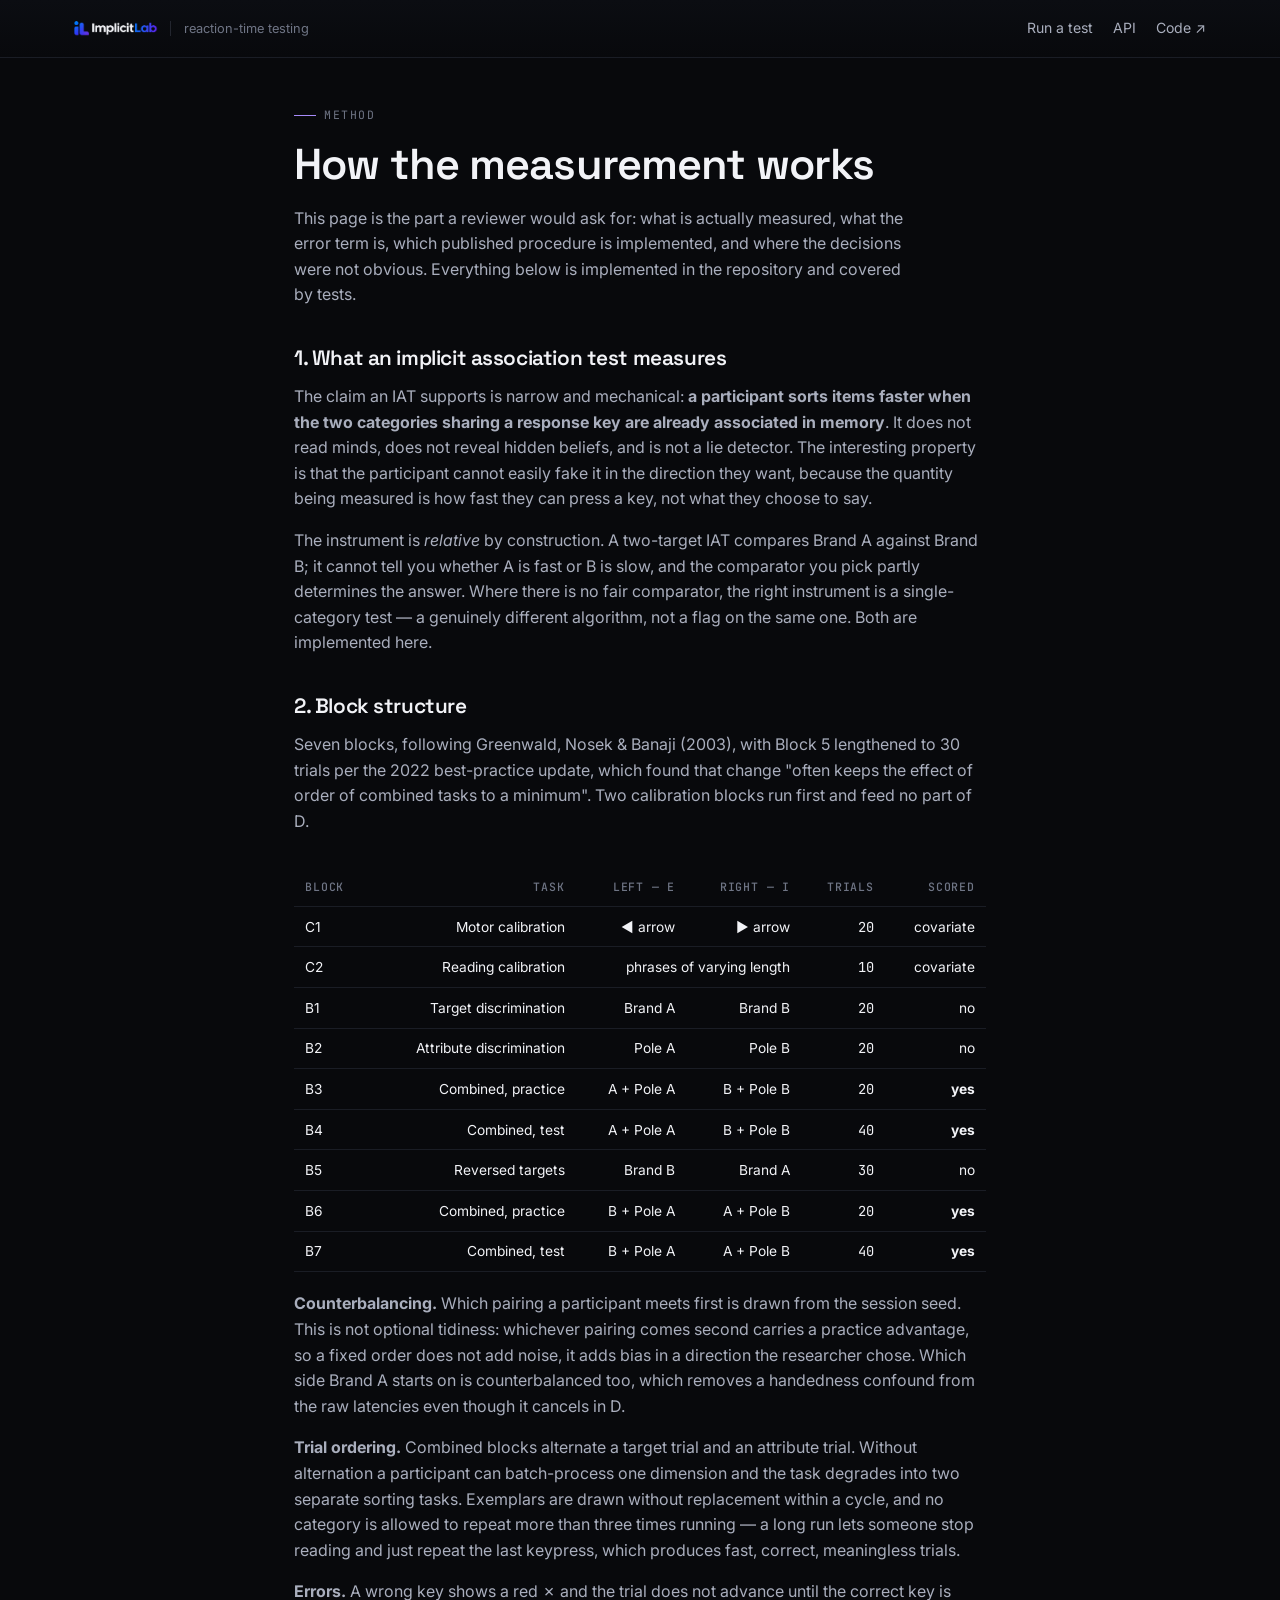
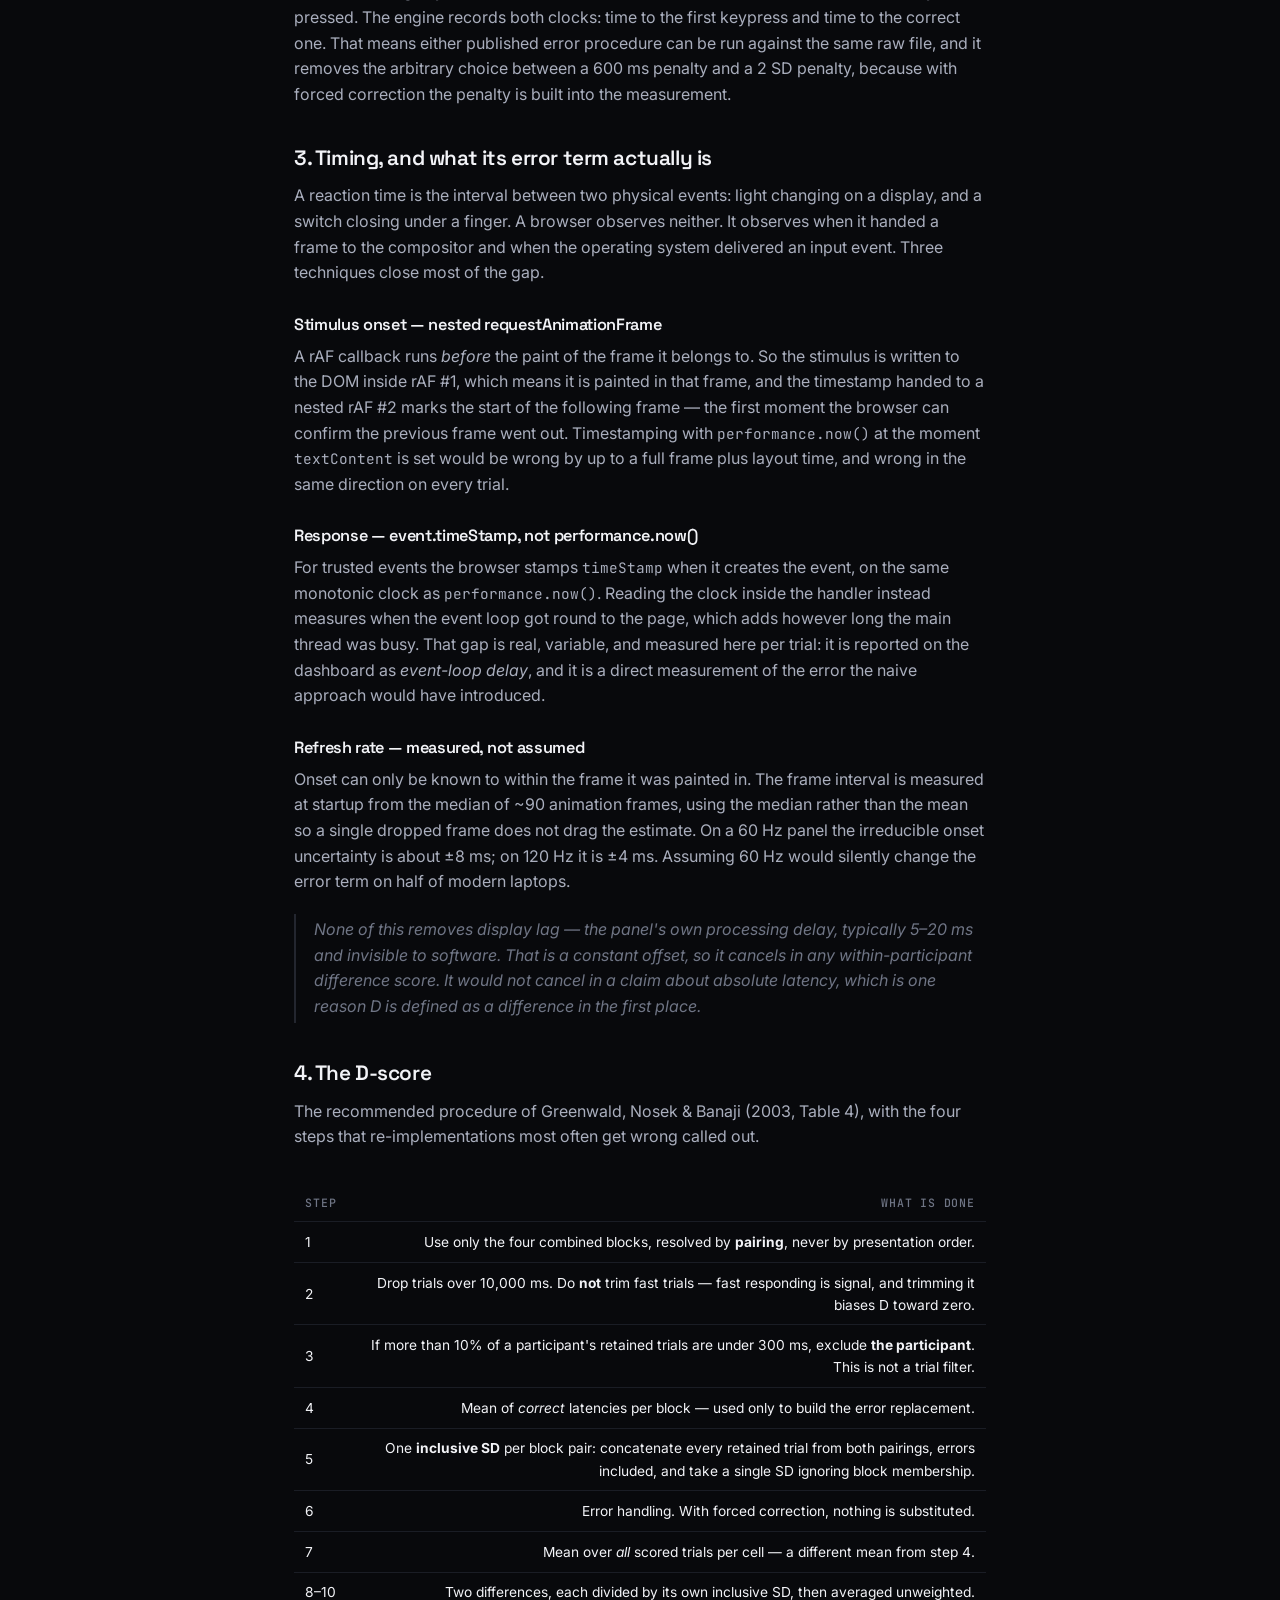
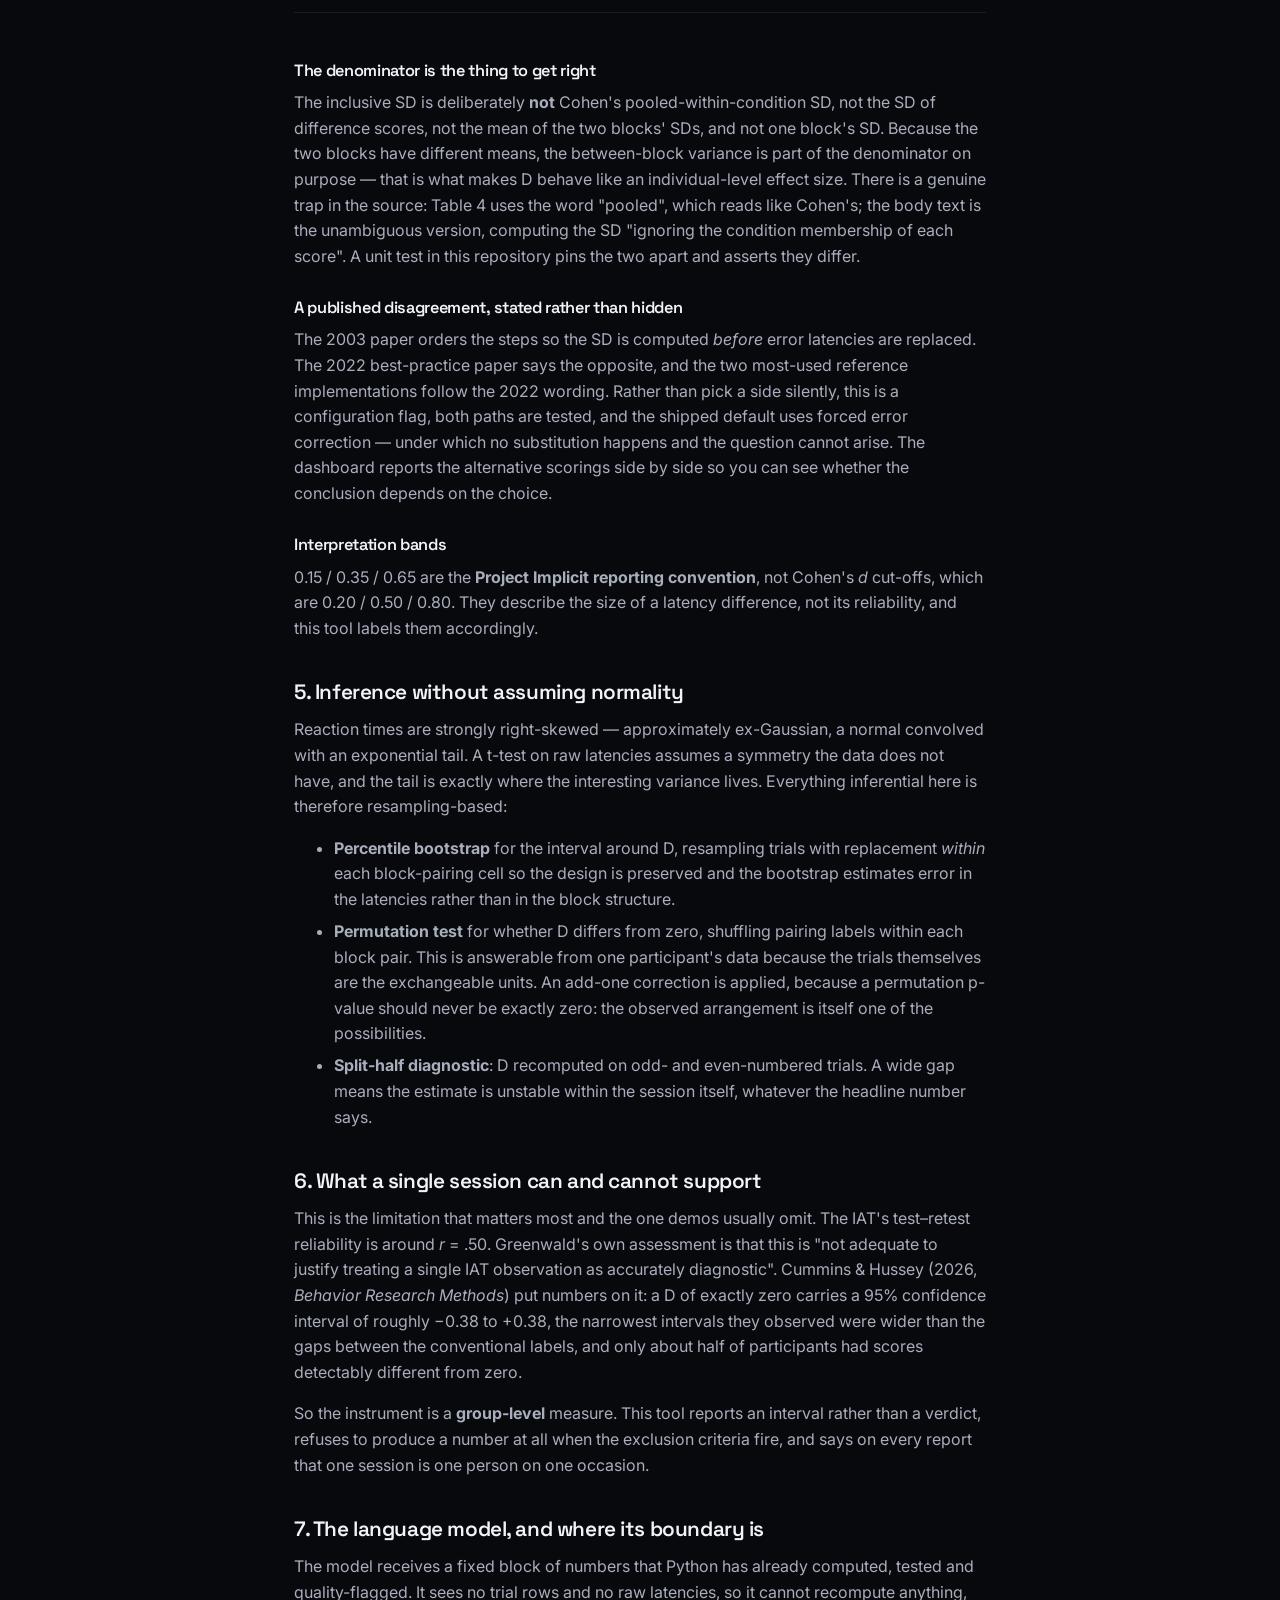
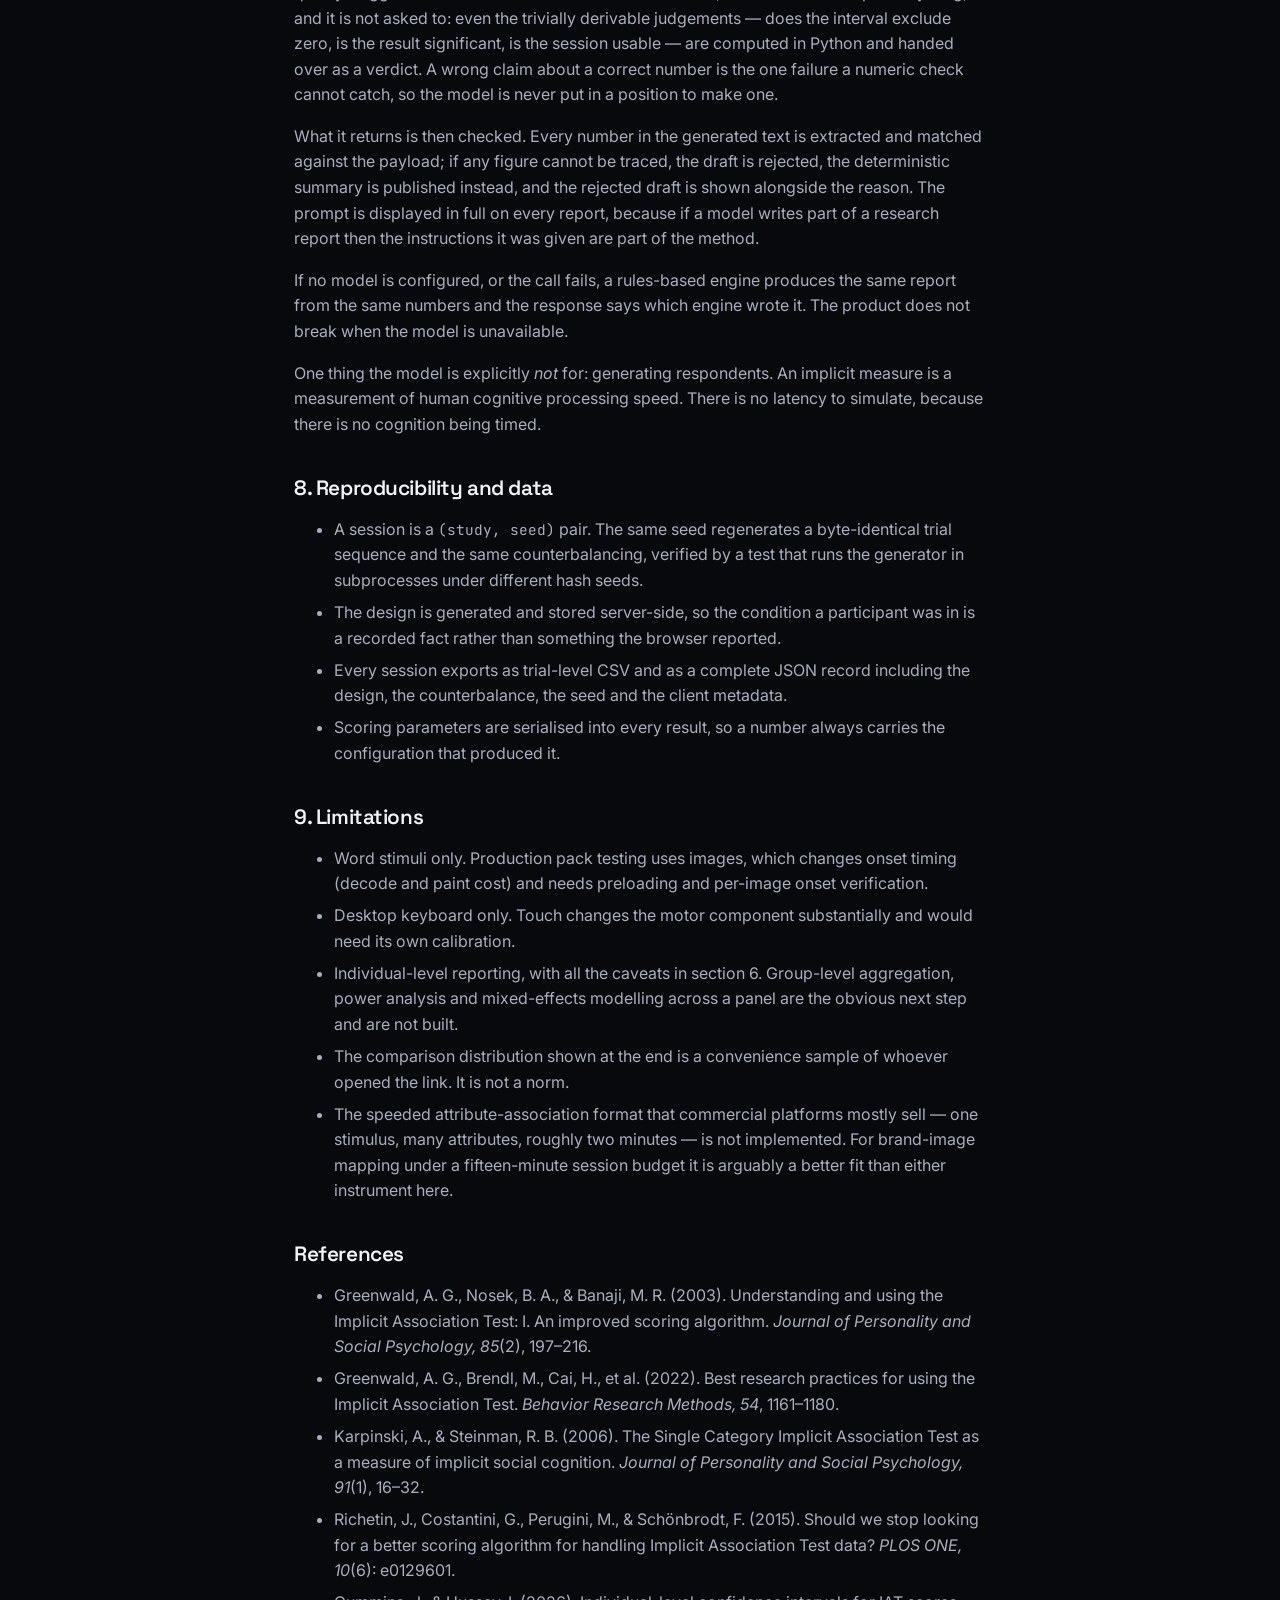
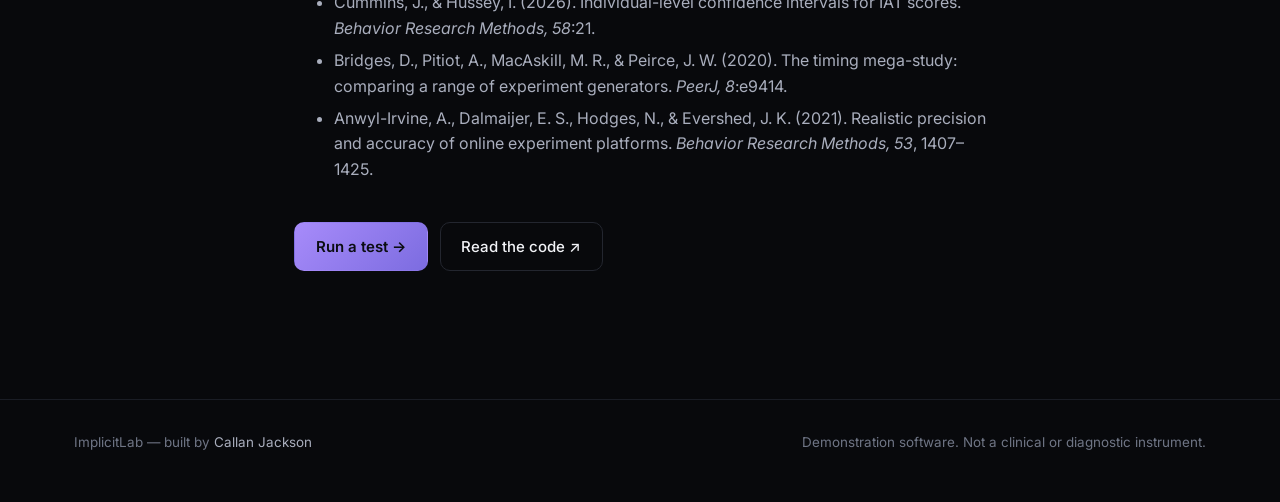
==== commit 0c107f2a: "Brand: use the ImplicitLab logo throughout Replaces the placeholder 'IL' tile and the hand-drawn fav" ====
--- a/static/method.html
+++ b/static/method.html
@@ -5,7 +5,9 @@
 <meta name="viewport" content="width=device-width, initial-scale=1" />
 <title>Method — ImplicitLab</title>
 <meta name="description" content="How ImplicitLab measures response latency in a browser, computes the Greenwald (2003) D-score, applies data-quality exclusions, and keeps the language model downstream of the statistics." />
-<link rel="icon" href="/static/assets/favicon.svg" type="image/svg+xml" />
+<link rel="icon" href="/static/assets/favicon-32.png" sizes="32x32" type="image/png" />
+<link rel="icon" href="/static/assets/favicon-64.png" sizes="64x64" type="image/png" />
+<link rel="apple-touch-icon" href="/static/assets/favicon-180.png" />
 <link rel="preconnect" href="https://fonts.googleapis.com" />
 <link rel="preconnect" href="https://fonts.gstatic.com" crossorigin />
 <link href="https://fonts.googleapis.com/css2?family=Space+Grotesk:wght@500;600;700&family=Inter:wght@400;500;600&family=JetBrains+Mono:wght@400;500&display=swap" rel="stylesheet" />
@@ -15,9 +17,9 @@
 
 <header class="masthead">
   <div class="masthead__inner">
-    <a class="brand" href="/">
-      <span class="brand__mark">IL</span>
-      ImplicitLab
+    <a class="brand" href="/" aria-label="ImplicitLab — home">
+      <img class="brand__logo" src="/static/assets/logo-dark.png"
+           alt="ImplicitLab" width="1685" height="602" />
       <span class="brand__sub">reaction-time testing</span>
     </a>
     <div class="masthead__spacer"></div>
--- a/static/css/app.css
+++ b/static/css/app.css
@@ -83,14 +83,16 @@
   max-width: var(--maxw); margin: 0 auto; padding: 0.85rem 1.5rem;
   display: flex; align-items: center; gap: 1rem; flex-wrap: wrap;
 }
-.brand { display: flex; align-items: center; gap: 0.6rem; font-family: var(--display); font-weight: 700; font-size: 1.05rem; letter-spacing: -0.02em; color: var(--ink); }
+.brand { display: flex; align-items: center; gap: 0.75rem; color: var(--ink); }
 .brand:hover { text-decoration: none; }
-.brand__mark {
-  width: 26px; height: 26px; border-radius: 7px; flex: none;
-  background: linear-gradient(135deg, var(--accent), var(--accent-2));
-  display: grid; place-items: center; color: #0b0d12; font-size: 0.8rem; font-weight: 700;
-}
-.brand__sub { color: var(--ink-dim); font-weight: 400; font-size: 0.85rem; font-family: var(--sans); }
+/* Sized by height so the intrinsic width/height attributes keep the aspect
+   ratio and the masthead reserves the right box before the image decodes. */
+.brand__logo { height: 30px; width: auto; display: block; flex: none; }
+.brand:hover .brand__logo { opacity: 0.88; }
+.brand__sub {
+  color: var(--ink-dim); font-weight: 400; font-size: 0.8rem; font-family: var(--sans);
+  padding-left: 0.8rem; border-left: 1px solid var(--line); line-height: 1.2;
+}
 .masthead__spacer { flex: 1; }
 .masthead__links { display: flex; gap: 1.25rem; font-size: 0.88rem; }
 .masthead__links a { color: var(--ink-mid); }
@@ -395,6 +397,8 @@
 }
 
 @media (max-width: 640px) {
+  .brand__sub { display: none; }
+  .brand__logo { height: 24px; }
   .task__cues { padding: 1rem 1.1rem 0; }
   .task__foot { padding: 0.8rem 1.1rem 1.1rem; flex-direction: column; gap: 0.3rem; }
   .overlay__map { flex-direction: column; gap: 0.8rem; }
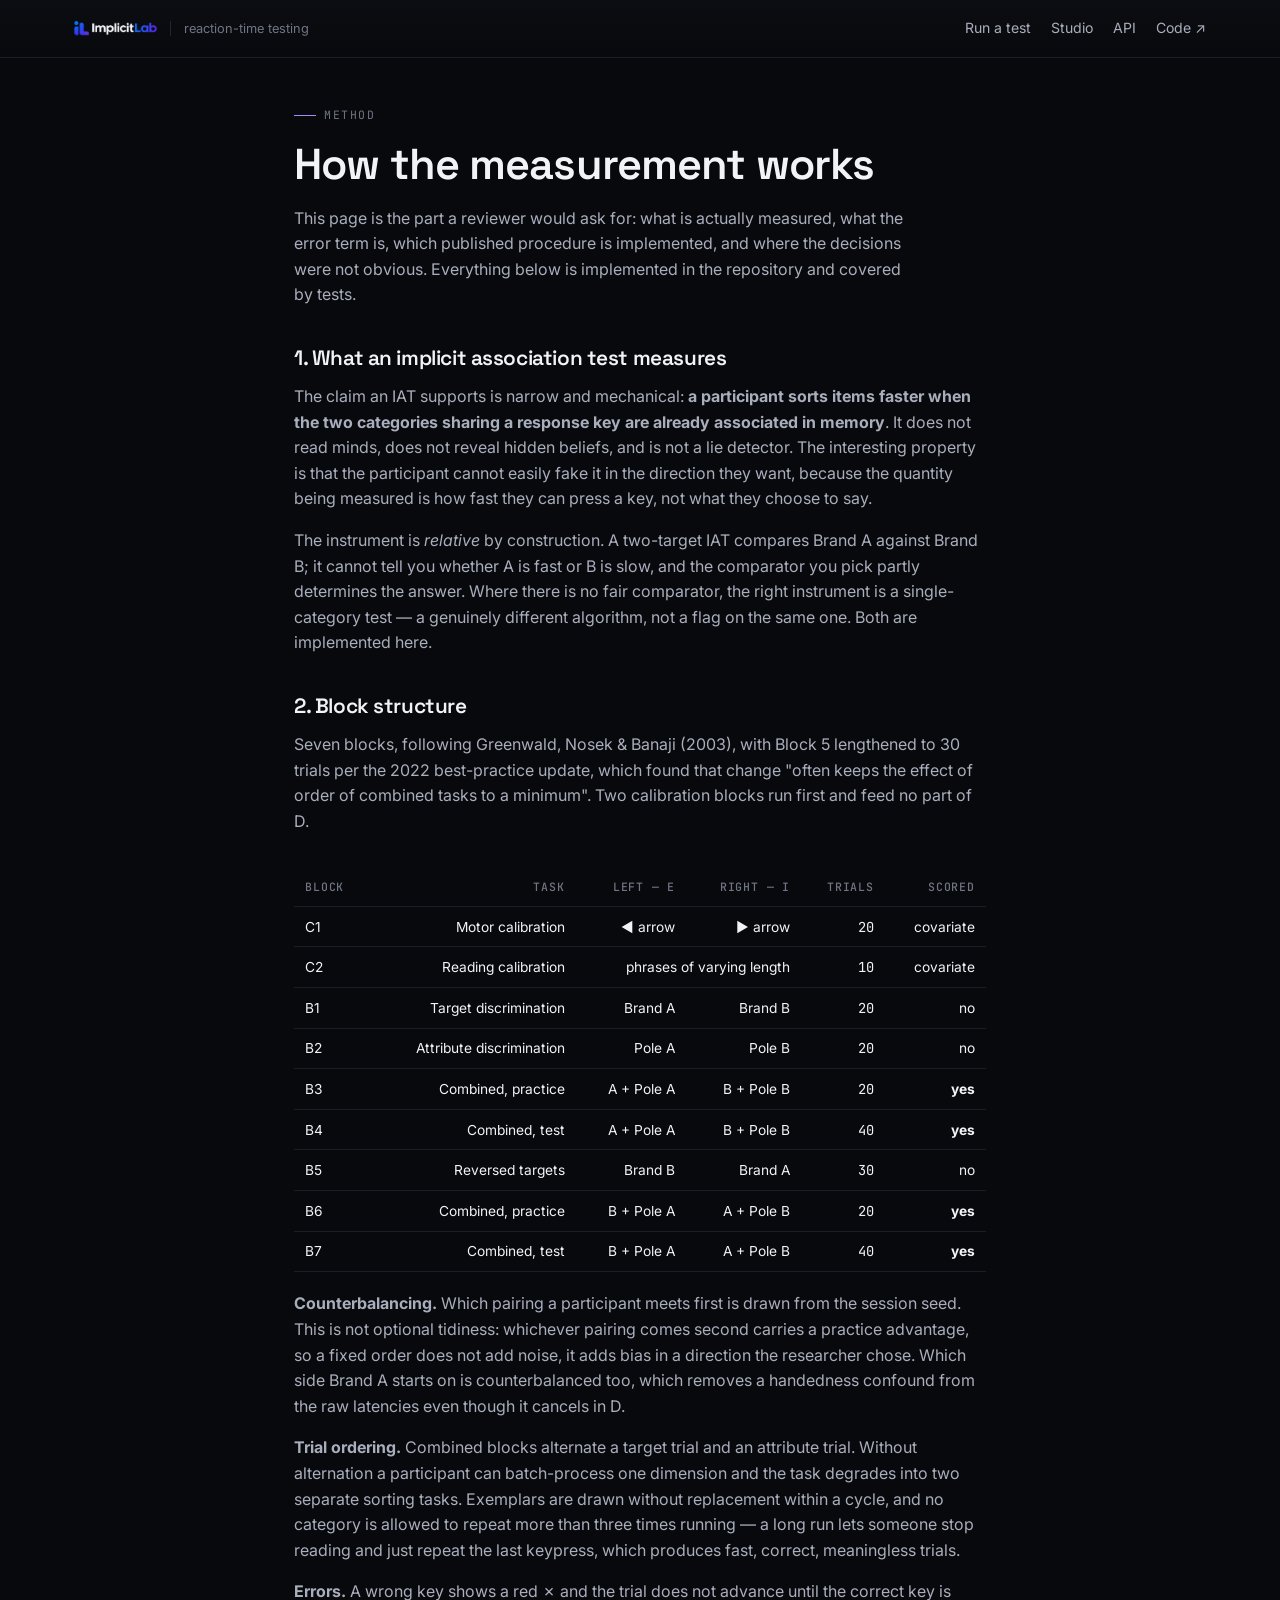
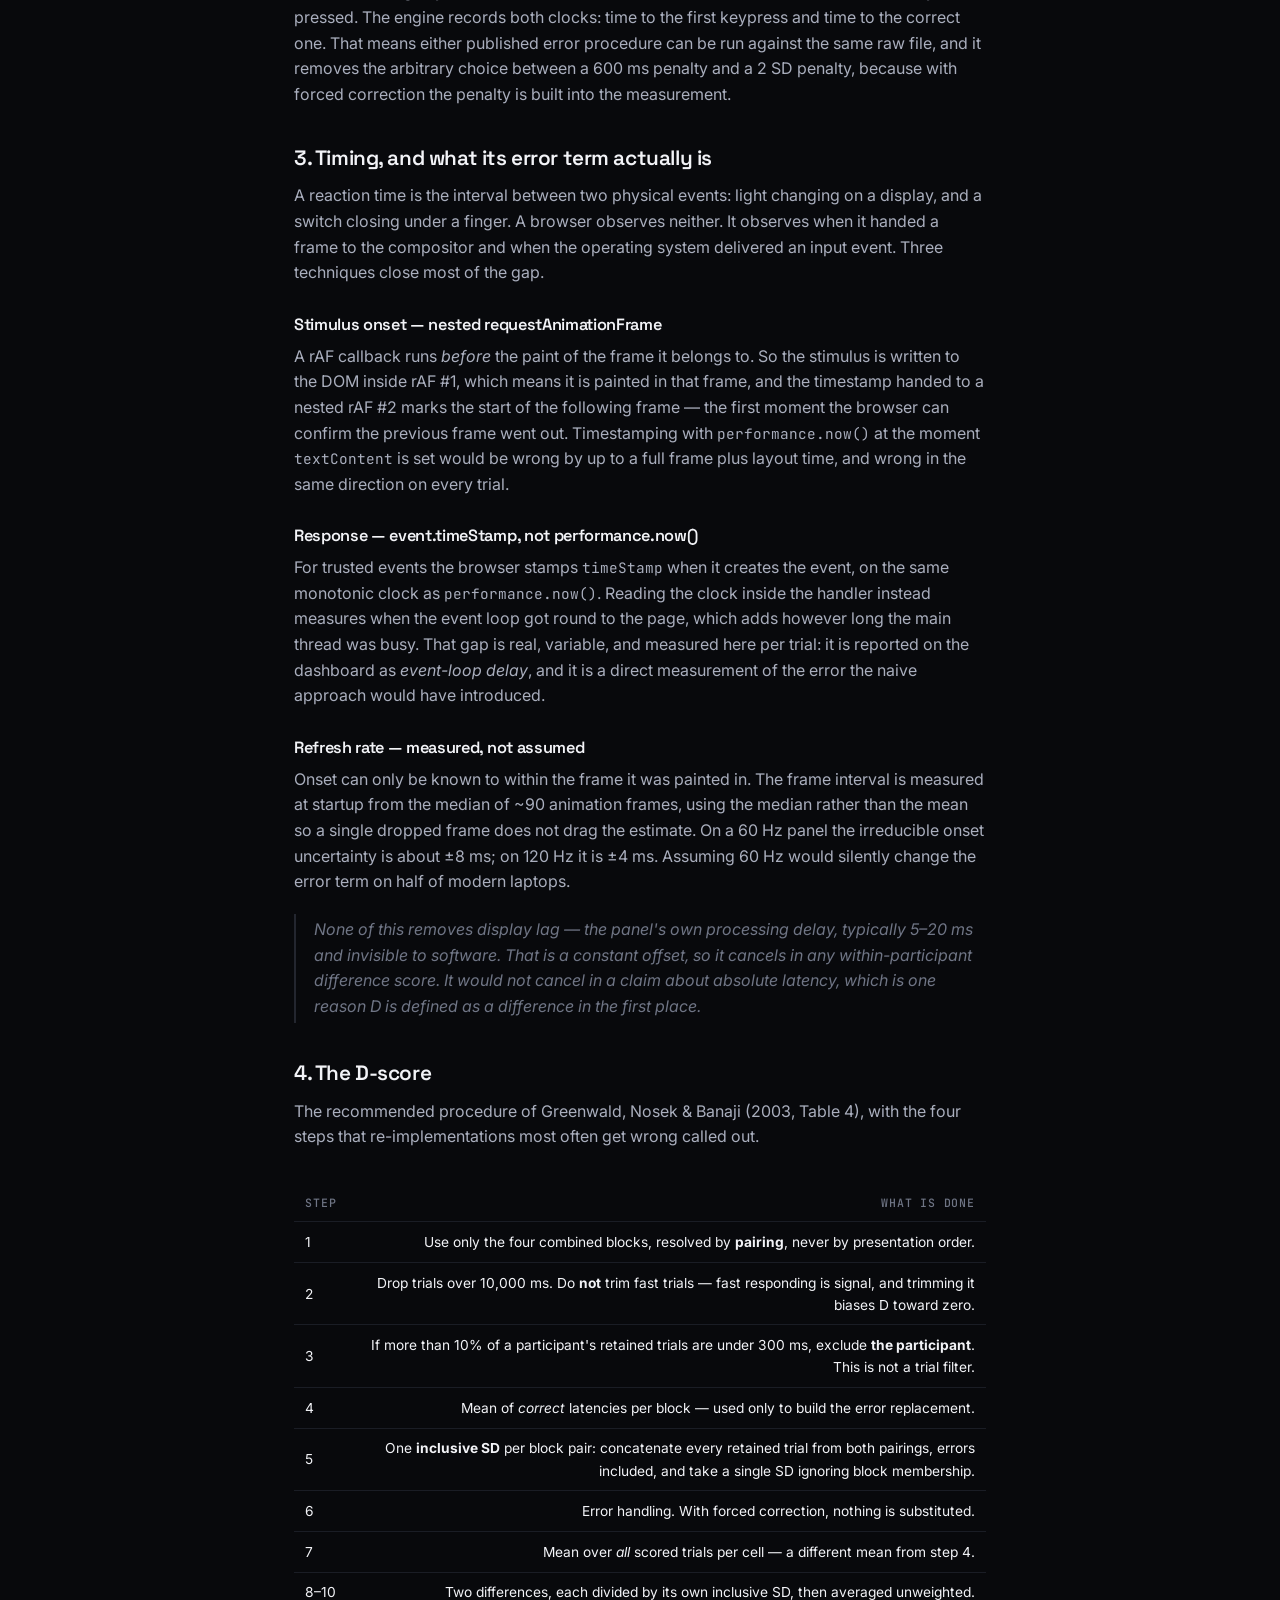
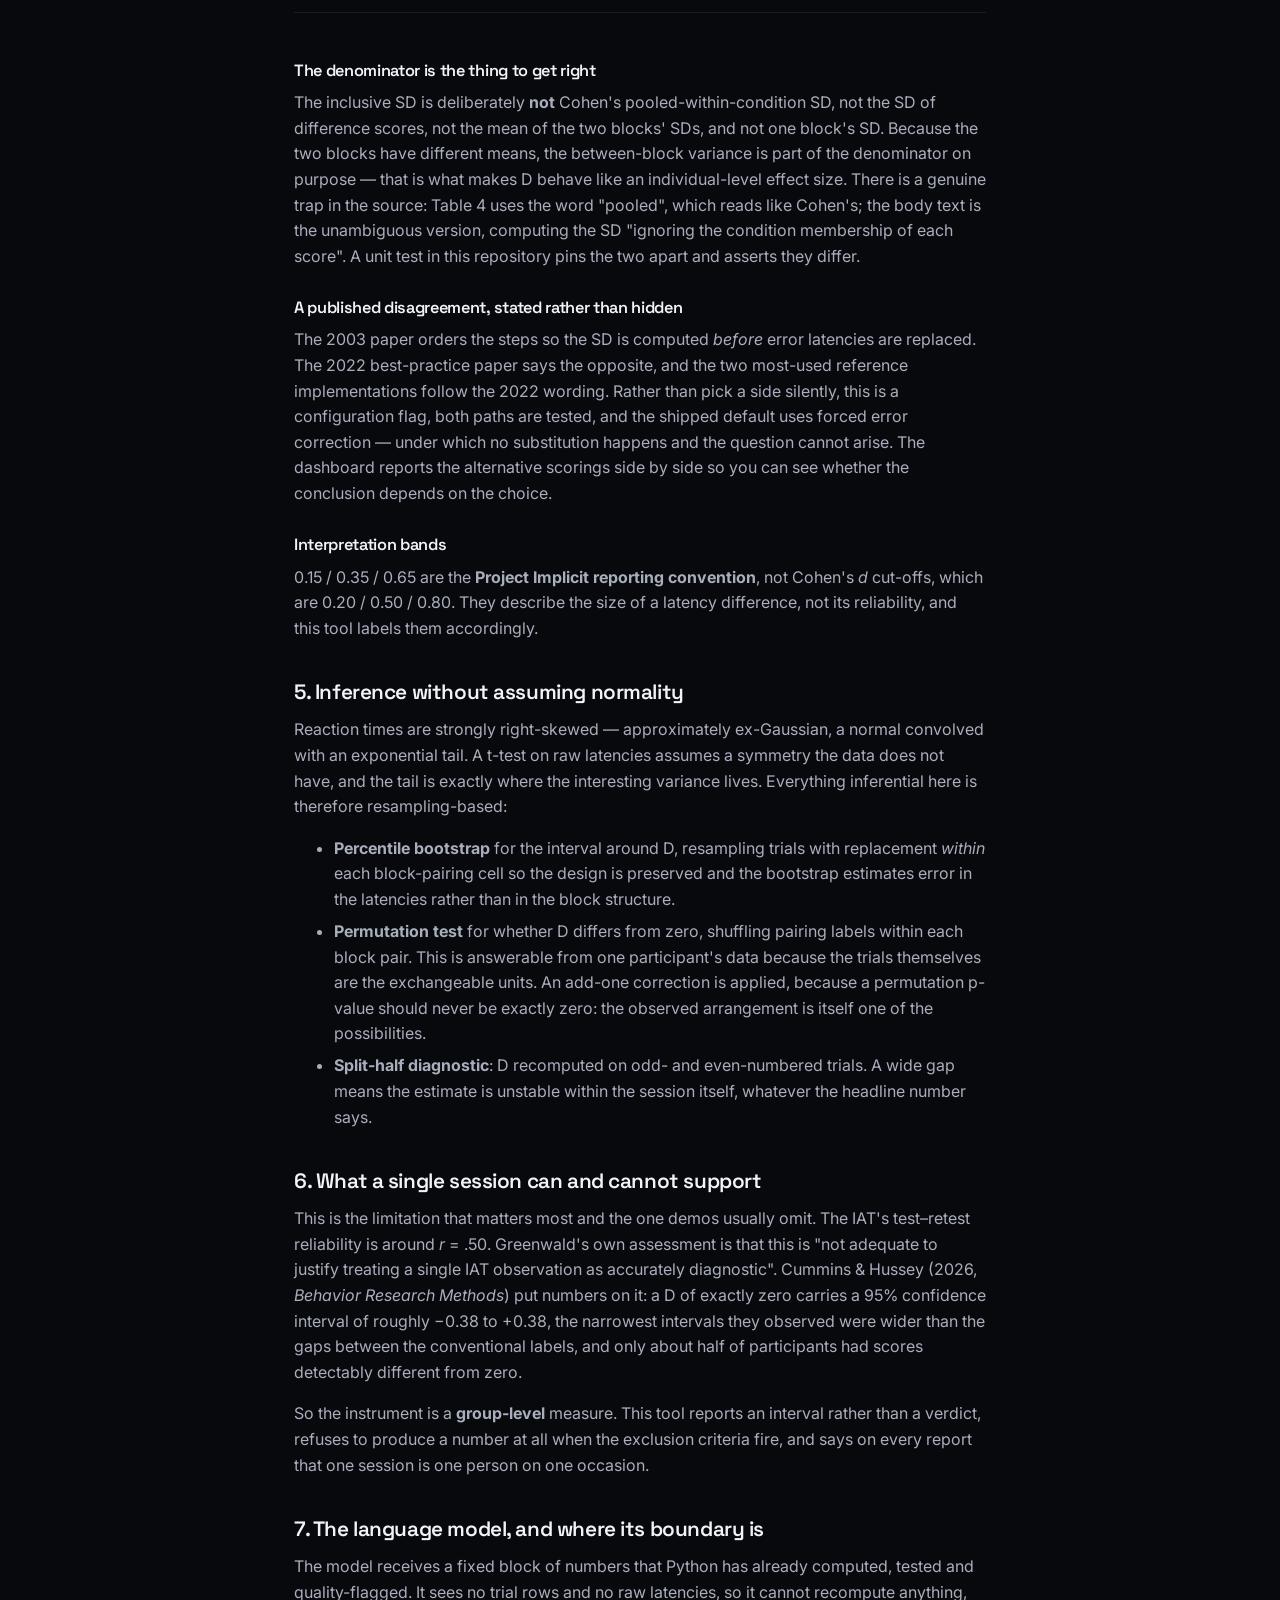
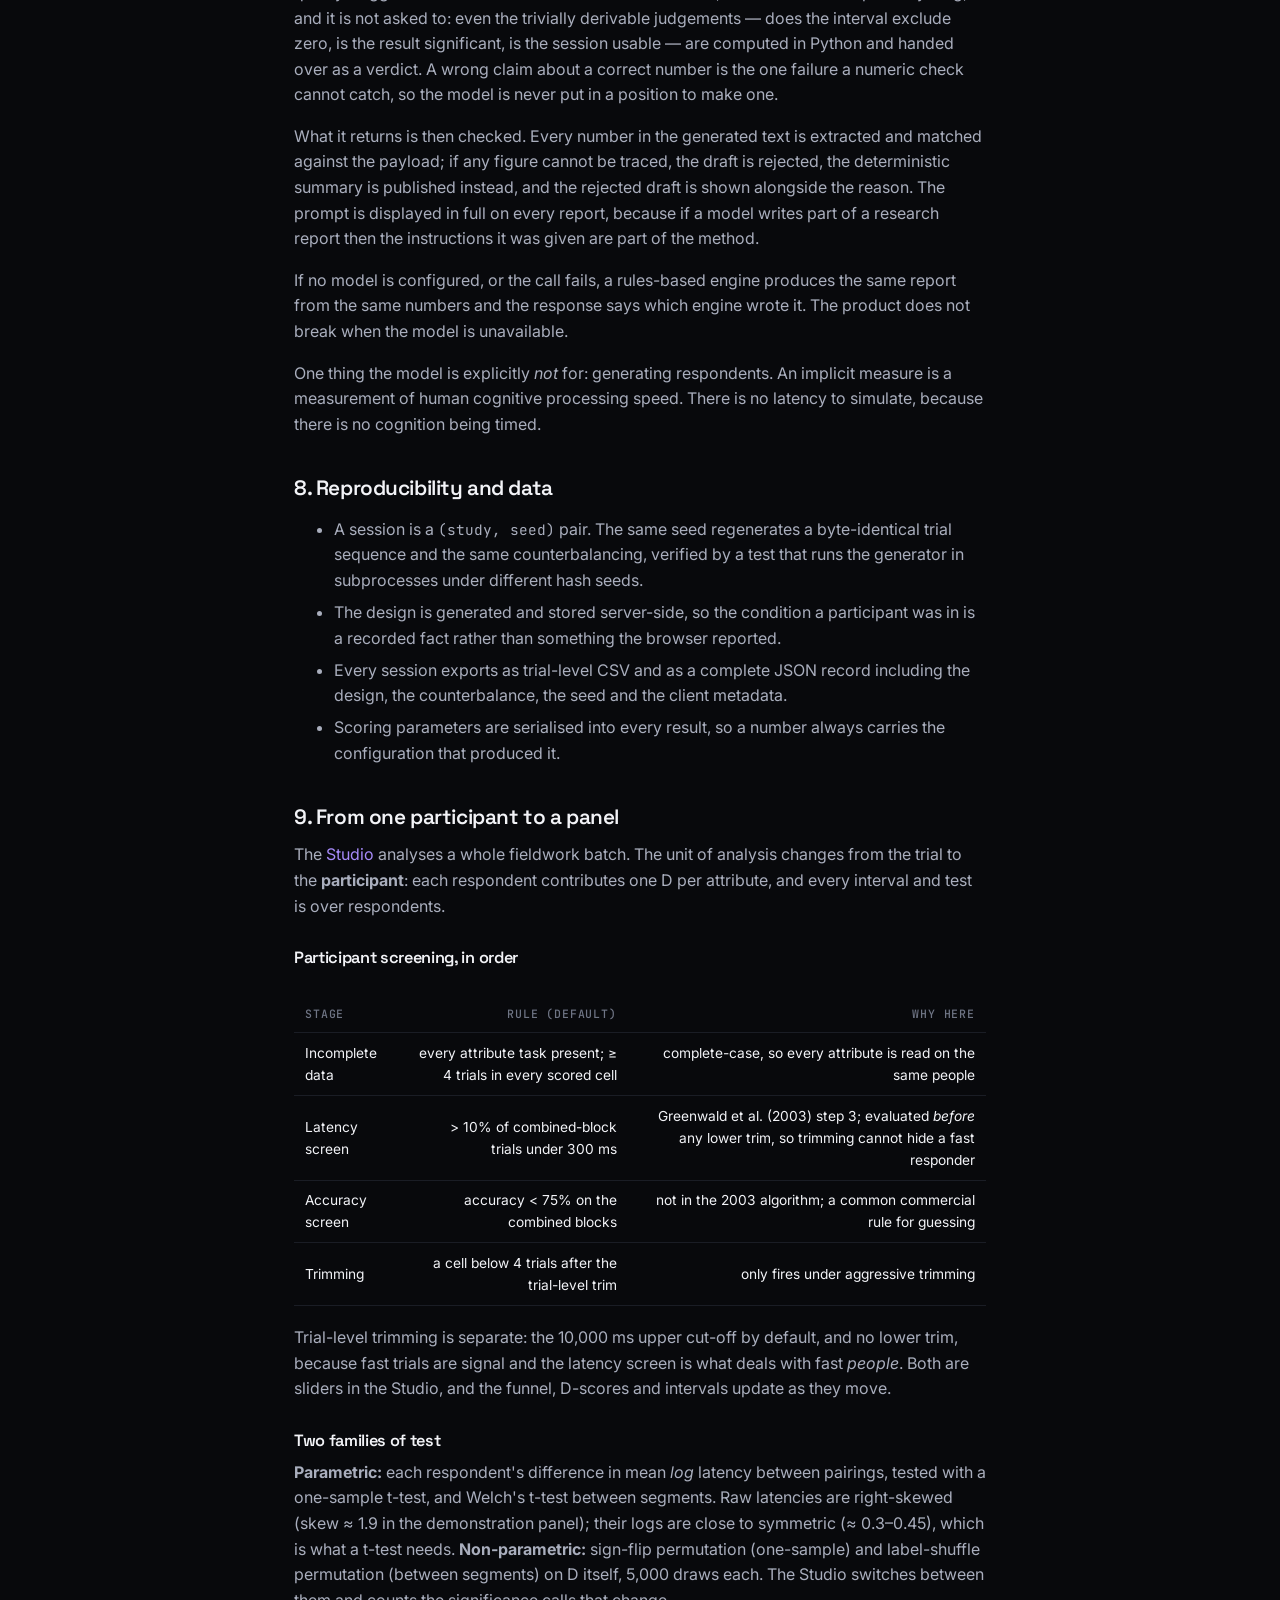
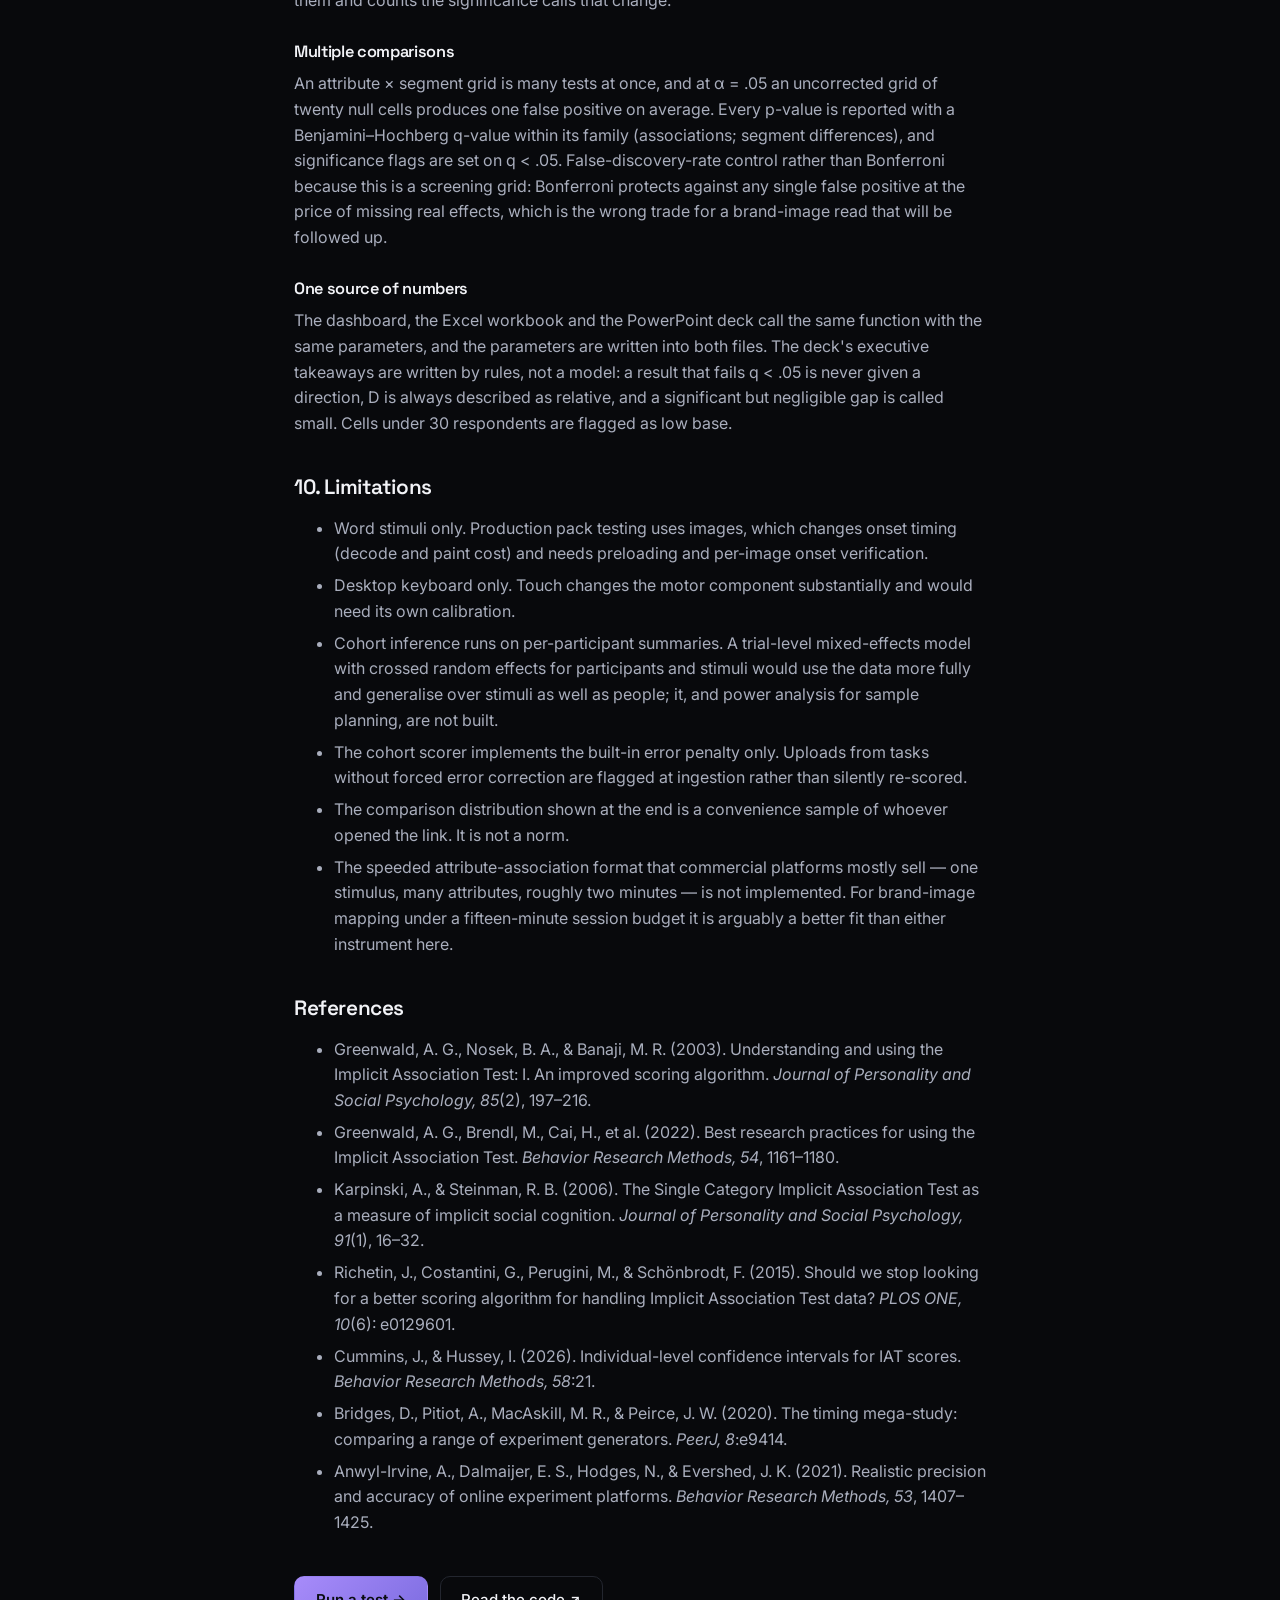
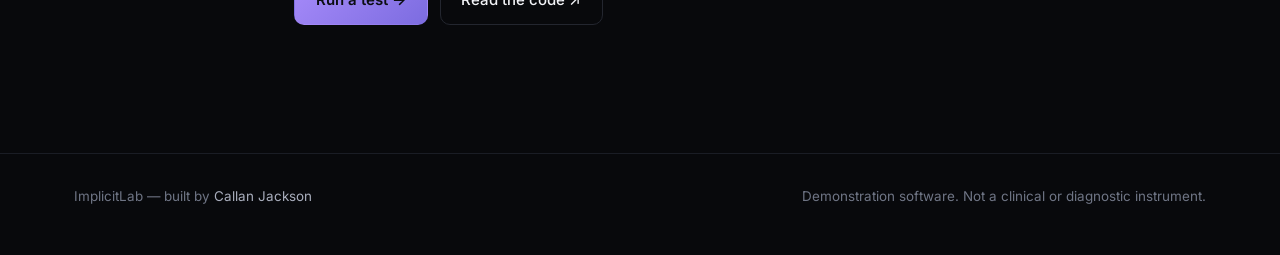
==== commit 393e5361: "Docs: cohort Studio, Render deployment, live URL; export progress feedback README and method page co" ====
--- a/static/method.html
+++ b/static/method.html
@@ -25,6 +25,7 @@
     <div class="masthead__spacer"></div>
     <nav class="masthead__links">
       <a href="/">Run a test</a>
+      <a href="/studio">Studio</a>
       <a href="/api/docs">API</a>
       <a href="https://github.com/callan-jackson/implicitlab" target="_blank" rel="noopener">Code ↗</a>
     </nav>
@@ -301,16 +302,73 @@
       carries the configuration that produced it.</li>
   </ul>
 
-  <h2>9. Limitations</h2>
+  <h2>9. From one participant to a panel</h2>
+  <p>
+    The <a href="/studio">Studio</a> analyses a whole fieldwork batch. The unit of
+    analysis changes from the trial to the <strong>participant</strong>: each respondent
+    contributes one D per attribute, and every interval and test is over respondents.
+  </p>
+  <h3>Participant screening, in order</h3>
+  <div class="scroll-x">
+  <table class="data">
+    <thead><tr><th>Stage</th><th>Rule (default)</th><th>Why here</th></tr></thead>
+    <tbody>
+      <tr><td>Incomplete data</td><td>every attribute task present; ≥ 4 trials in every scored cell</td><td>complete-case, so every attribute is read on the same people</td></tr>
+      <tr><td>Latency screen</td><td>&gt; 10% of combined-block trials under 300 ms</td><td>Greenwald et al. (2003) step 3; evaluated <em>before</em> any lower trim, so trimming cannot hide a fast responder</td></tr>
+      <tr><td>Accuracy screen</td><td>accuracy &lt; 75% on the combined blocks</td><td>not in the 2003 algorithm; a common commercial rule for guessing</td></tr>
+      <tr><td>Trimming</td><td>a cell below 4 trials after the trial-level trim</td><td>only fires under aggressive trimming</td></tr>
+    </tbody>
+  </table>
+  </div>
+  <p>
+    Trial-level trimming is separate: the 10,000 ms upper cut-off by default, and no
+    lower trim, because fast trials are signal and the latency screen is what deals with
+    fast <em>people</em>. Both are sliders in the Studio, and the funnel, D-scores and
+    intervals update as they move.
+  </p>
+  <h3>Two families of test</h3>
+  <p>
+    <strong>Parametric:</strong> each respondent's difference in mean <em>log</em> latency
+    between pairings, tested with a one-sample t-test, and Welch's t-test between
+    segments. Raw latencies are right-skewed (skew ≈ 1.9 in the demonstration panel);
+    their logs are close to symmetric (≈ 0.3–0.45), which is what a t-test needs.
+    <strong>Non-parametric:</strong> sign-flip permutation (one-sample) and label-shuffle
+    permutation (between segments) on D itself, 5,000 draws each. The Studio switches
+    between them and counts the significance calls that change.
+  </p>
+  <h3>Multiple comparisons</h3>
+  <p>
+    An attribute × segment grid is many tests at once, and at α = .05 an uncorrected grid
+    of twenty null cells produces one false positive on average. Every p-value is
+    reported with a Benjamini–Hochberg q-value within its family (associations; segment
+    differences), and significance flags are set on q &lt; .05. False-discovery-rate
+    control rather than Bonferroni because this is a screening grid: Bonferroni protects
+    against any single false positive at the price of missing real effects, which is the
+    wrong trade for a brand-image read that will be followed up.
+  </p>
+  <h3>One source of numbers</h3>
+  <p>
+    The dashboard, the Excel workbook and the PowerPoint deck call the same function with
+    the same parameters, and the parameters are written into both files. The deck's
+    executive takeaways are written by rules, not a model: a result that fails q &lt; .05
+    is never given a direction, D is always described as relative, and a significant but
+    negligible gap is called small. Cells under 30 respondents are flagged as low base.
+  </p>
+
+  <h2>10. Limitations</h2>
   <ul>
     <li>Word stimuli only. Production pack testing uses images, which changes onset
       timing (decode and paint cost) and needs preloading and per-image onset
       verification.</li>
     <li>Desktop keyboard only. Touch changes the motor component substantially and
       would need its own calibration.</li>
-    <li>Individual-level reporting, with all the caveats in section 6. Group-level
-      aggregation, power analysis and mixed-effects modelling across a panel are the
-      obvious next step and are not built.</li>
+    <li>Cohort inference runs on per-participant summaries. A trial-level
+      mixed-effects model with crossed random effects for participants and stimuli
+      would use the data more fully and generalise over stimuli as well as people; it,
+      and power analysis for sample planning, are not built.</li>
+    <li>The cohort scorer implements the built-in error penalty only. Uploads from tasks
+      without forced error correction are flagged at ingestion rather than silently
+      re-scored.</li>
     <li>The comparison distribution shown at the end is a convenience sample of
       whoever opened the link. It is not a norm.</li>
     <li>The speeded attribute-association format that commercial platforms mostly
--- a/static/css/app.css
+++ b/static/css/app.css
@@ -409,3 +409,239 @@
 @media (prefers-reduced-motion: reduce) {
   * { animation-duration: 0.01ms !important; transition-duration: 0.01ms !important; }
 }
+
+/* =====================================================================
+   Studio — cohort analysis dashboard
+   ---------------------------------------------------------------------
+   Built for being read over a screen share: larger figures than the
+   single-session report, one idea per panel, and the controls grouped in a
+   single band so a viewer can see which knob produced which change.
+   Chart colour carries one meaning site-wide: blue = leans towards the
+   first brand, orange = towards the second (validated palette; see
+   static/js/studio.js). Status colours are never reused for series.
+   ===================================================================== */
+
+.wrap--wide { max-width: 1400px; }
+.muted { color: var(--ink-dim); }
+
+.studio-promo {
+  display: flex; gap: 1.2rem; align-items: center; margin-top: 1.5rem;
+  padding: 1.1rem 1.35rem; border-radius: var(--radius);
+  border: 1px solid #2b2540; background: linear-gradient(120deg, #16131f 0%, var(--bg-card) 70%);
+  color: var(--ink); transition: border-color .15s;
+}
+.studio-promo:hover { text-decoration: none; border-color: var(--accent); }
+.studio-promo__eyebrow {
+  flex: none; font-family: var(--mono); font-size: 0.7rem; letter-spacing: 0.14em;
+  text-transform: uppercase; color: var(--accent);
+}
+.studio-promo__text { display: flex; flex-direction: column; gap: 0.2rem; }
+.studio-promo__text strong { font-family: var(--display); font-size: 1.02rem; }
+.studio-promo__text span { color: var(--ink-mid); font-size: 0.86rem; }
+
+.masthead__links a[aria-current="page"] { color: var(--ink); }
+
+.studio { padding-top: 1.8rem; }
+.studio-block { margin-top: 1rem; }
+.studio-grid-2 { grid-template-columns: repeat(auto-fit, minmax(520px, 1fr)); margin-top: 1rem; align-items: start; }
+
+.studio-head { display: flex; gap: 1.5rem; align-items: flex-end; justify-content: space-between; flex-wrap: wrap; margin-bottom: 1.2rem; }
+.studio-head__title { max-width: 72ch; flex: 1 1 460px; }
+.studio-head__title .title { margin-bottom: 0.35rem; font-size: clamp(1.5rem, 2.4vw, 2.05rem); }
+.studio-head__note { color: var(--ink-dim); font-size: 0.86rem; margin: 0; }
+.studio-head__actions { display: flex; flex-direction: column; gap: 0.6rem; align-items: flex-end; }
+.field--inline { display: flex; align-items: center; gap: 0.6rem; margin: 0; }
+.field--inline > label { margin: 0; white-space: nowrap; }
+.field--inline select { min-width: 320px; }
+.btn--busy { opacity: 0.6; pointer-events: none; }
+label.btn { user-select: none; }
+
+.ingest-grid { display: grid; grid-template-columns: repeat(auto-fit, minmax(140px, 1fr)); gap: 0.6rem; margin-bottom: 0.9rem; }
+.stat--sm { padding: 0.6rem 0.8rem; }
+.stat--sm .stat__value { font-size: 1.1rem; }
+.ingest-line { font-size: 0.86rem; color: var(--ink-mid); margin: 0.5rem 0; }
+.ingest-list { margin: 0 0 0.6rem; padding-left: 1.2rem; font-size: 0.84rem; color: var(--ink-mid); }
+
+/* ---- controls band ---- */
+.controls {
+  margin-top: 1rem; padding: 1rem 1.25rem 1.1rem; border-radius: var(--radius);
+  background: var(--bg-raised); border: 1px solid var(--line);
+  box-shadow: 0 10px 30px -18px rgba(0,0,0,.9);
+}
+/* Sticky only where there is room for it: on a short screen-share viewport a
+   pinned control band would cover half the chart it is controlling. */
+@media (min-height: 940px) and (min-width: 1100px) {
+  .controls { position: sticky; top: 58px; z-index: 30; }
+}
+.controls__head { display: flex; align-items: center; gap: 0.75rem; flex-wrap: wrap; margin-bottom: 0.8rem; }
+.controls__head h3 { font-size: 1rem; }
+.controls__grid { display: grid; grid-template-columns: repeat(3, minmax(0, 1fr)); gap: 1rem 1.4rem; }
+@media (min-width: 1360px) { .controls__grid { grid-template-columns: repeat(6, minmax(0, 1fr)); } }
+.ctl { min-width: 0; }
+.ctl > label, .ctl__label {
+  display: flex; flex-direction: column; gap: 0.1rem;
+  font-size: 0.76rem; font-weight: 600; color: var(--ink-mid); margin-bottom: 0.35rem;
+}
+.ctl output { font-family: var(--mono); font-weight: 500; color: var(--ink); font-size: 0.98rem; white-space: nowrap; }
+.ctl__hint { font-size: 0.72rem; color: var(--ink-dim); margin: 0.35rem 0 0; line-height: 1.4; }
+.ctl__hint--warn { color: var(--warn); }
+.ctl__pair { display: grid; gap: 0.35rem; }
+.ctl select { padding: 0.45rem 0.6rem; font-size: 0.86rem; }
+input[type=range] { width: 100%; accent-color: var(--accent); margin: 0.2rem 0; }
+
+.seg { display: inline-flex; border: 1px solid var(--line); border-radius: 9px; overflow: hidden; background: var(--bg-inset); }
+.seg__btn {
+  border: 0; background: transparent; color: var(--ink-mid); padding: 0.42rem 0.7rem;
+  font-family: var(--sans); font-size: 0.8rem; cursor: pointer; white-space: nowrap;
+}
+.seg__btn + .seg__btn { border-left: 1px solid var(--line); }
+.seg__btn:hover { color: var(--ink); }
+.seg__btn--on { background: #221d36; color: var(--ink); font-weight: 600; box-shadow: inset 0 -2px 0 var(--accent); }
+.seg--sm .seg__btn { padding: 0.3rem 0.6rem; font-size: 0.76rem; }
+.select--sm { width: auto; padding: 0.3rem 0.55rem; font-size: 0.8rem; }
+
+.calc { font-family: var(--mono); font-size: 0.74rem; color: var(--ink-dim); flex: 1 1 180px; min-width: 0; overflow: hidden; text-overflow: ellipsis; white-space: nowrap; }
+.calc--busy { color: var(--accent); }
+.calc--busy::before { content: '● '; animation: pulse 0.9s ease-in-out infinite; }
+.calc--ok::before { content: '✓ '; color: var(--good); }
+.calc--bad { color: var(--bad); }
+@keyframes pulse { 50% { opacity: 0.2; } }
+
+/* ---- KPIs ---- */
+.kpis { display: grid; grid-template-columns: repeat(4, minmax(0, 1fr)); gap: 1rem; margin-top: 1rem; }
+.kpi { background: var(--bg-card); border: 1px solid var(--line); border-radius: var(--radius); padding: 1.1rem 1.25rem; }
+.kpi__label { font-family: var(--mono); font-size: 0.72rem; letter-spacing: 0.08em; text-transform: uppercase; color: var(--ink-dim); }
+.kpi__value { font-family: var(--display); font-size: 2.3rem; font-weight: 600; line-height: 1.1; margin-top: 0.3rem; letter-spacing: -0.02em; }
+.kpi__sub { font-size: 0.8rem; color: var(--ink-dim); margin-top: 0.25rem; }
+.kpi--accent { border-color: #3a3160; background: linear-gradient(150deg, #19152a 0%, var(--bg-card) 70%); }
+.kpi--warn .kpi__value::after { content: ' ⚠'; font-size: 1.2rem; color: var(--warn); }
+
+/* ---- funnel ---- */
+.funnel { display: grid; gap: 0.55rem; }
+.funnel__row { display: grid; grid-template-columns: minmax(170px, 0.9fr) 1.6fr 92px; gap: 0.9rem; align-items: center; }
+.funnel__label { display: flex; flex-direction: column; min-width: 0; }
+.funnel__name { font-size: 0.9rem; font-weight: 600; }
+.funnel__why { font-size: 0.72rem; color: var(--ink-dim); line-height: 1.35; }
+.funnel__track { position: relative; height: 22px; background: var(--bg-inset); border-radius: 4px; overflow: hidden; }
+.funnel__keep { position: absolute; inset: 0 auto 0 0; background: #6d63c4; border-radius: 0 4px 4px 0; transition: width .35s cubic-bezier(.2,.8,.2,1); }
+.funnel__row--end .funnel__keep { background: var(--accent); }
+.funnel__lost {
+  position: absolute; top: 0; bottom: 0; transition: left .35s, width .35s;
+  background: repeating-linear-gradient(135deg, rgba(248,113,113,.55) 0 3px, rgba(248,113,113,.15) 3px 7px);
+  border-left: 2px solid var(--bg-card);
+}
+.funnel__nums { display: flex; flex-direction: column; align-items: flex-end; font-family: var(--mono); line-height: 1.2; }
+.funnel__n { font-size: 1.05rem; color: var(--ink); }
+.funnel__removed { font-size: 0.74rem; color: #f6a9a9; }
+.funnel__row--end .funnel__n { font-weight: 600; }
+
+/* ---- takeaways ---- */
+.takeaways { list-style: none; margin: 0; padding: 0; display: grid; gap: 0.7rem; counter-reset: tk; }
+.takeaway {
+  counter-increment: tk; display: grid; grid-template-columns: 1.7rem 1fr; column-gap: 0.4rem;
+  padding: 0.7rem 0.85rem; border-radius: var(--radius-sm); background: var(--bg-inset); border: 1px solid var(--line-soft);
+}
+.takeaway::before {
+  content: counter(tk); grid-row: span 2; font-family: var(--mono); font-size: 0.8rem; color: var(--accent);
+  padding-top: 0.1rem;
+}
+.takeaway__head { font-family: var(--display); font-weight: 600; font-size: 1rem; }
+.takeaway__detail { font-size: 0.84rem; color: var(--ink-mid); line-height: 1.5; margin-top: 0.15rem; }
+
+/* ---- heatmap ---- */
+.heat-legend { display: flex; flex-wrap: wrap; align-items: center; gap: 0.6rem 0.8rem; font-size: 0.8rem; color: var(--ink-mid); margin-bottom: 0.9rem; }
+.heat-legend__bar { width: 180px; height: 10px; border-radius: 5px; }
+.heat-legend__note { flex-basis: 100%; color: var(--ink-dim); font-size: 0.76rem; }
+.heat { display: grid; gap: 4px; min-width: 640px; }
+.heat__corner, .heat__col {
+  font-family: var(--mono); font-size: 0.72rem; letter-spacing: 0.06em; text-transform: uppercase;
+  color: var(--ink-dim); padding: 0.3rem 0.4rem; display: flex; flex-direction: column; justify-content: flex-end;
+}
+.heat__col { text-align: center; align-items: center; color: var(--ink-mid); }
+.heat__col--all { color: var(--ink); }
+.heat__coln { text-transform: none; letter-spacing: 0; color: var(--ink-dim); font-size: 0.7rem; }
+.heat__row { display: flex; flex-direction: column; justify-content: center; padding: 0.4rem 0.6rem 0.4rem 0; }
+.heat__attr { font-family: var(--display); font-weight: 600; font-size: 1.02rem; }
+.heat__dim { font-size: 0.74rem; color: var(--ink-dim); }
+.heat__cell {
+  border-radius: 6px; min-height: 74px; display: flex; flex-direction: column; align-items: center; justify-content: center;
+  gap: 0.15rem; color: #fff; cursor: default; border: 2px solid transparent; transition: background .3s;
+}
+.heat__cell:hover, .heat__cell:focus { border-color: rgba(255,255,255,.7); outline: none; }
+.heat__cell--all { box-shadow: inset 0 0 0 1px rgba(255,255,255,.18); }
+.heat__cell--low { border: 2px dashed rgba(255,255,255,.45); }
+.heat__d { font-family: var(--mono); font-size: 1.35rem; font-weight: 500; text-shadow: 0 1px 2px rgba(0,0,0,.35); }
+.heat__meta { font-size: 0.72rem; opacity: 0.9; font-family: var(--mono); }
+.heat__sig { font-size: 0.85rem; }
+.lowbase-key { border-bottom: 1px dashed var(--ink-mid); }
+
+/* ---- tooltip ---- */
+.tip {
+  position: fixed; z-index: 200; pointer-events: none; max-width: 340px;
+  background: #0c0e13; border: 1px solid #2c3040; border-radius: 8px; padding: 0.7rem 0.8rem;
+  font-size: 0.8rem; color: #c3c7d2; box-shadow: 0 12px 30px -10px rgba(0,0,0,.8);
+}
+.tip__title { color: var(--ink); font-weight: 600; margin-bottom: 0.25rem; }
+.tip__big { font-family: var(--mono); font-size: 1.1rem; color: var(--ink); }
+.tip__table { margin-top: 0.4rem; border-collapse: collapse; width: 100%; font-family: var(--mono); font-size: 0.74rem; }
+.tip__table th, .tip__table td { padding: 0.15rem 0.35rem; text-align: left; }
+.tip__table .num { text-align: right; }
+
+/* ---- charts ---- */
+.legend i.dash { width: 16px; height: 0; border-top: 2px dashed var(--ink-mid); border-radius: 0; background: none; }
+.legend .dot { width: 10px; height: 10px; border-radius: 50%; border: 2px solid var(--ink-mid); display: inline-block; }
+.legend .dot--fill { background: var(--ink-mid); }
+.shape { margin-top: 0.8rem; }
+table.data--compact th, table.data--compact td { padding: 0.35rem 0.45rem; font-size: 0.8rem; }
+table.data--compact td { white-space: nowrap; }
+table.data--compact th { vertical-align: bottom; line-height: 1.3; }
+.sw { display: inline-block; width: 10px; height: 10px; border-radius: 2px; margin-right: 0.35rem; vertical-align: -1px; }
+
+.multiples { display: grid; gap: 0.8rem; }
+.multiple__head { display: flex; justify-content: space-between; gap: 0.6rem; font-size: 0.86rem; font-weight: 600; margin-bottom: 0.2rem; }
+.multiple__head .mono { font-weight: 400; color: var(--ink-dim); font-size: 0.76rem; }
+.multiple__box { position: relative; height: 104px; }
+
+/* ---- comparisons ---- */
+table.data--cmp { font-size: 0.86rem; }
+table.data--cmp td { white-space: nowrap; line-height: 1.35; }
+table.data--cmp th { vertical-align: bottom; line-height: 1.3; }
+table.data--cmp td.pq { font-size: 0.8rem; }
+.col--on { background: rgba(144,133,233,.08); color: var(--ink); }
+thead .col--on { box-shadow: inset 0 -2px 0 var(--accent); }
+.row--sig td:first-child { box-shadow: inset 3px 0 0 var(--accent); }
+.diff { font-weight: 600; border-bottom: 2px solid var(--c); }
+.call { color: var(--ink-dim); font-size: 0.82rem; }
+.call--sig { color: var(--ink); font-weight: 600; }
+.agree { margin-left: 0.45rem; color: var(--good); font-size: 0.8rem; }
+.agree--warn { color: var(--warn); }
+
+/* ---- audit ---- */
+.audit-bar { display: flex; gap: 1rem; align-items: center; flex-wrap: wrap; margin: 0.4rem 0 0.8rem; }
+.audit-bar select { min-width: 0; width: auto; }
+.audit-counts { display: flex; gap: 0.4rem; flex-wrap: wrap; }
+.audit-scroll { max-height: 460px; overflow-y: auto; border: 1px solid var(--line-soft); border-radius: var(--radius-sm); }
+table.data--audit { font-size: 0.8rem; }
+table.data--audit thead th { position: sticky; top: 0; background: var(--bg-inset); z-index: 1; }
+table.data--audit td, table.data--audit th { white-space: nowrap; }
+.row--excluded td { color: var(--ink-dim); }
+#auditDisclosure > summary .tag { margin-left: 0.4rem; }
+
+.method-list { display: grid; grid-template-columns: max-content 1fr; gap: 0.45rem 1.2rem; margin: 0; font-size: 0.84rem; }
+.method-list dt { color: var(--ink-mid); font-weight: 600; }
+.method-list dd { margin: 0; color: var(--ink-dim); }
+
+@media (max-width: 1180px) {
+  .kpis { grid-template-columns: repeat(2, minmax(0, 1fr)); }
+  .studio-grid-2 { grid-template-columns: 1fr; }
+}
+@media (max-width: 720px) {
+  .controls { position: static; }
+  .controls__grid { grid-template-columns: 1fr 1fr; }
+  .studio-head__actions { align-items: stretch; }
+  .field--inline select { min-width: 0; }
+  .funnel__row { grid-template-columns: 1fr 70px; }
+  .funnel__track { grid-column: 1 / -1; grid-row: 2; }
+  .method-list { grid-template-columns: 1fr; }
+  .kpi__value { font-size: 1.8rem; }
+}
